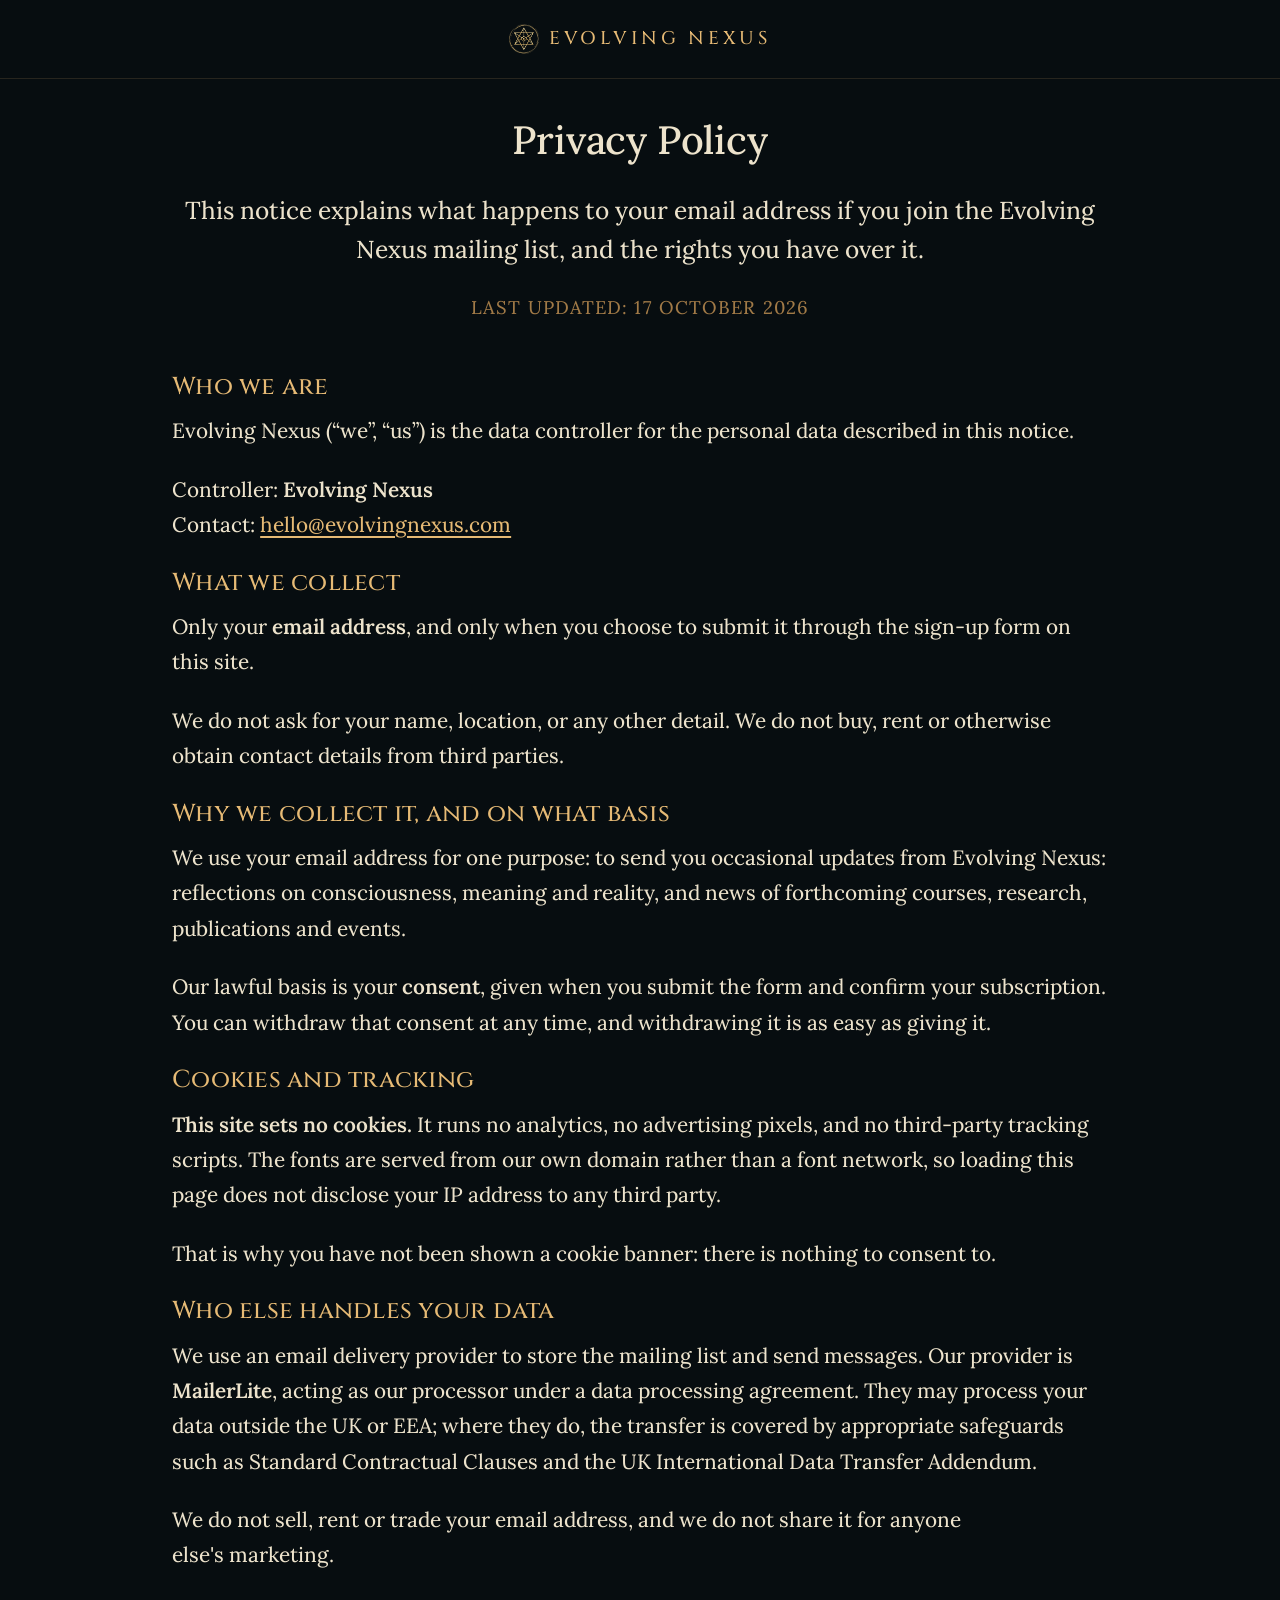
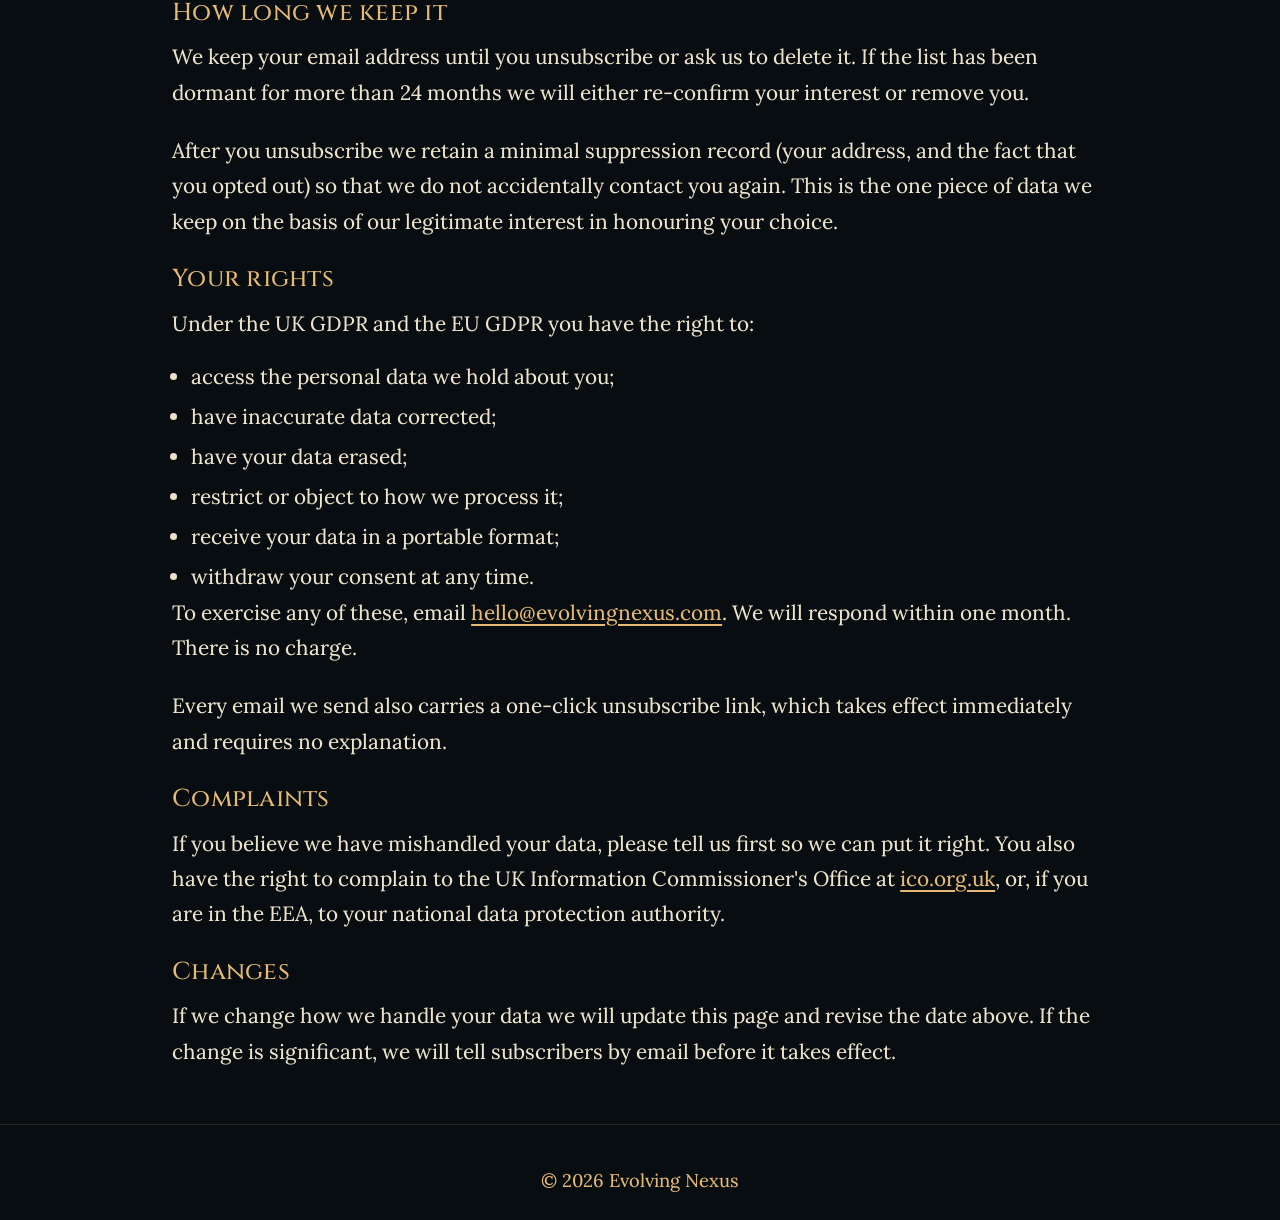
==== privacy.html @ fd1e767c "Bigger wider hero paragraphs, FAQ answers under 300 characters, shorter page without cutting copy" ====
<!DOCTYPE html>
<html lang="en-US">
<head>
<meta charset="utf-8">
<meta name="viewport" content="width=device-width, initial-scale=1, viewport-fit=cover">

<title>Privacy Policy | Evolving Nexus</title>
<meta name="description" content="How Evolving Nexus collects, uses and protects the personal data of mailing-list subscribers.">
<link rel="canonical" href="https://rvaov.github.io/evolving-nexus-preview/privacy.html">
<meta name="robots" content="noindex, nofollow, noarchive, nosnippet">
<meta name="theme-color" content="#070D10">
<meta name="color-scheme" content="dark">

<meta property="og:type" content="article">
<meta property="og:site_name" content="Evolving Nexus">
<meta property="og:title" content="Privacy Policy | Evolving Nexus">
<meta property="og:description" content="How Evolving Nexus collects, uses and protects the personal data of mailing-list subscribers.">
<meta property="og:url" content="https://rvaov.github.io/evolving-nexus-preview/privacy.html">
<meta property="og:image" content="https://rvaov.github.io/evolving-nexus-preview/assets/img/og-cover.jpg">

<link rel="icon" href="assets/img/favicon.ico" sizes="32x32">
<link rel="icon" href="assets/img/favicon.svg" type="image/svg+xml">
<link rel="apple-touch-icon" href="assets/img/apple-touch-icon.png">

<link rel="preload" href="assets/fonts/inter-latin-var.woff2" as="font" type="font/woff2" crossorigin>
<link rel="preload" href="assets/fonts/cinzel-latin-var.woff2" as="font" type="font/woff2" crossorigin>
<link rel="stylesheet" href="assets/css/styles.css?v=f257e698">

<!--
  ============================================================================
  DRAFT. NOT LEGAL ADVICE.
  This is a structurally complete, good-faith UK GDPR / PECR privacy notice for
  a single-purpose mailing list that sets no cookies and runs no analytics. It
  reflects what the page actually does, which is the hard part. It still needs
  the client's solicitor to confirm it, and these values filled in:

    [[SET]] Controller legal name and trading status
    [[SET]] Registered or correspondence address  (required by PECR for marketing)
    [[SET]] Contact email
    [[SET]] Confirm the email processor is MailerLite, and its current
            transfer safeguard (SCCs / UK Addendum / Data Privacy Framework)
    [[SET]] "Last updated" date at launch

  If analytics, embedded video, or any third-party script is added later, this
  notice must be revised and a consent banner will likely become necessary.
  ============================================================================
-->
</head>

<body class="doc">

<a class="skip-link" href="#main">Skip to content</a>

<header class="masthead">
  <div class="masthead__inner">
    <a class="lockup" href="index.html" aria-label="Evolving Nexus, home">
      <picture>
        <source srcset="assets/img/emblem-nexus.webp" type="image/webp">
        <img class="lockup__mark" src="assets/img/emblem-nexus.png"
             width="456" height="472" alt="" decoding="async">
      </picture>
      <span class="lockup__word">Evolving Nexus</span>
    </a>
  </div>
</header>

<main id="main">
  <section class="section">
    <div class="shell shell--prose">

      <div class="doc__head">
      <h1 class="h2">Privacy Policy</h1>
      <p class="lede">
        This notice explains what happens to your email address if you join the
        Evolving Nexus mailing list, and the rights you have over it.
      </p>
      <p class="doc__date">Last updated: 17 October 2026</p>
      </div>

      <h2 class="display">Who we are</h2>
      <p>
        Evolving Nexus (“we”, “us”) is the data controller for the personal data
        described in this notice.
      </p>
      <p>
        <!-- [[SET]] BEFORE LAUNCH: add the controller's legal name, trading
             status and a postal address on the line below. PECR requires a
             postal address on marketing material. It is left out rather than
             shown as a placeholder because a placeholder rendered to visitors
             is worse than a line that is briefly missing. -->
        Controller: <strong>Evolving Nexus</strong><br>
        Contact: <a href="mailto:hello@evolvingnexus.com">hello@evolvingnexus.com</a>
      </p>

      <h2 class="display">What we collect</h2>
      <p>
        Only your <strong>email address</strong>, and only when you choose to
        submit it through the sign-up form on this site.
      </p>
      <p>
        We do not ask for your name, location, or any other detail. We do not
        buy, rent or otherwise obtain contact details from third parties.
      </p>

      <h2 class="display">Why we collect it, and on what basis</h2>
      <p>
        We use your email address for one purpose: to send you occasional
        updates from Evolving Nexus: reflections on consciousness, meaning and
        reality, and news of forthcoming courses, research, publications and
        events.
      </p>
      <p>
        Our lawful basis is your <strong>consent</strong>, given when you submit
        the form and confirm your subscription. You can withdraw that consent at
        any time, and withdrawing it is as easy as giving it.
      </p>

      <h2 class="display">Cookies and tracking</h2>
      <p>
        <strong>This site sets no cookies.</strong> It runs no analytics, no
        advertising pixels, and no third-party tracking scripts. The fonts are
        served from our own domain rather than a font network, so loading this
        page does not disclose your IP address to any third party.
      </p>
      <p>
        That is why you have not been shown a cookie banner: there is nothing to
        consent to.
      </p>

      <h2 class="display">Who else handles your data</h2>
      <p>
        We use an email delivery provider to store the mailing list and send
        messages. <!-- [[SET]] confirm processor -->
        Our provider is <strong>MailerLite</strong>, acting as our processor
        under a data processing agreement. They may process your data outside
        the UK or EEA; where they do, the transfer is covered by appropriate
        safeguards such as Standard Contractual Clauses and the UK
        International Data Transfer Addendum.
      </p>
      <p>
        We do not sell, rent or trade your email address, and we do not share it
        for anyone else's marketing.
      </p>

      <h2 class="display">How long we keep it</h2>
      <p>
        We keep your email address until you unsubscribe or ask us to delete it.
        If the list has been dormant for more than 24 months we will either
        re-confirm your interest or remove you.
      </p>
      <p>
        After you unsubscribe we retain a minimal suppression record (your
        address, and the fact that you opted out) so that we do not
        accidentally contact you again. This is the one piece of data we keep on
        the basis of our legitimate interest in honouring your choice.
      </p>

      <h2 class="display">Your rights</h2>
      <p>Under the UK GDPR and the EU GDPR you have the right to:</p>
      <ul>
        <li>access the personal data we hold about you;</li>
        <li>have inaccurate data corrected;</li>
        <li>have your data erased;</li>
        <li>restrict or object to how we process it;</li>
        <li>receive your data in a portable format;</li>
        <li>withdraw your consent at any time.</li>
      </ul>
      <p>
        To exercise any of these, email
        <a href="mailto:hello@evolvingnexus.com">hello@evolvingnexus.com</a>.
        We will respond within one month. There is no charge.
      </p>
      <p>
        Every email we send also carries a one-click unsubscribe link, which
        takes effect immediately and requires no explanation.
      </p>

      <h2 class="display">Complaints</h2>
      <p>
        If you believe we have mishandled your data, please tell us first so we
        can put it right. You also have the right to complain to the UK
        Information Commissioner's Office at
        <a href="https://ico.org.uk/make-a-complaint/" rel="noopener">ico.org.uk</a>,
        or, if you are in the EEA, to your national data protection authority.
      </p>

      <h2 class="display">Changes</h2>
      <p>
        If we change how we handle your data we will update this page and revise
        the date above. If the change is significant, we will tell subscribers by
        email before it takes effect.
      </p>


    </div>
  </section>
</main>

<footer class="footer">
  <div class="shell">
    <p class="footer__legal">&copy; 2026 Evolving Nexus</p>
  </div>
</footer>

</body>
</html>
---- assets/css/styles.css ----
@charset "UTF-8";
/* ===========================================================================
   EVOLVING NEXUS
   ---------------------------------------------------------------------------
   The client's own visual identity, restored, on the conversion structure from
   their playbook.

   Several rebuilds went wrong by treating their design as the problem. It was
   not. Measured against their own ground, ember gold reads 10.84:1 and
   parchment 15.33:1; both are excellent. Exactly one value failed: bronze at
   3.95:1 wherever it carried small text. One colour was broken, and a whole
   palette got thrown away to fix it.

   So this keeps all of it. Cinzel for display, Lora for text, gold on deep
   indigo, the diamond rules, the double-hairline frames, and the sage and plum
   card tints from the original palette. What changes is the engineering
   underneath and the order of the page.

     01 Fonts  02 Tokens  03 Reset  04 Type
     05 Layout  06 Components  07 Motion  08 Print
   =========================================================================== */

/* ── 01 Fonts ───────────────────────────────────────────────────────────────
   Self-hosted Latin subsets: no render-blocking third-party request, and no
   visitor IP disclosed to a font CDN, which matters on a page that makes an
   explicit privacy promise to a UK/EU audience. */

@font-face {
  font-family: 'Cinzel';
  font-style: normal; font-weight: 400 600; font-display: swap;
  src: url('../fonts/cinzel-latin-var.woff2') format('woff2');
}
@font-face {
  font-family: 'Lora';
  font-style: normal; font-weight: 400 600; font-display: swap;
  src: url('../fonts/lora-latin-var.woff2') format('woff2');
}
@font-face {
  font-family: 'Lora';
  font-style: italic; font-weight: 400 500; font-display: swap;
  src: url('../fonts/lora-italic-latin-var.woff2') format('woff2');
}

/* ── 02 Tokens ──────────────────────────────────────────────────────────── */

:root {
  color-scheme: dark;

  /* The Evolving Nexus palette, carried over. */
  --void:         #070D10;
  --deep-current: #101C2C;   /* the deep indigo from the original palette */
  --panel:        #12181C;
  --ember-gold:   #E6BA75;   /* 10.84:1 */
  --parchment:    #EDE3CC;   /* 15.33:1 */
  --sage:         #3E5240;
  --plum:         #4A2C40;

  /* Two corrections, both minimal, both arithmetic rather than taste.
     Bronze was 3.95:1 on the void wherever it carried small text, which was
     everywhere: labels, roles, attributions. This holds the original hue
     (33.8 degrees) and saturation (0.39) exactly and lifts only lightness
     until it clears AA on both surfaces. Fog gets the same treatment. */
  --bronze:    #A17A47;      /* was #8C6A3E, 3.95:1 */
  --fog:       #B3ABA0;      /* was #9B958A, 6.57:1 */

  --hairline:       rgba(230, 186, 117, 0.34);
  --hairline-faint: rgba(230, 186, 117, 0.14);

  --font-display: 'Cinzel', 'Trajan Pro', Georgia, serif;
  --font-text:    'Lora', Georgia, 'Times New Roman', serif;

  /* Light text on a dark ground reads smaller than it measures, so the scale
     sits a step above a light-theme equivalent.

     Every value interpolates between a 360px floor and a 1920px ceiling. The
     previous scale topped out near 1600px and capped body copy at 15.7px, so a
     2560px display got the same type as a laptop in a far wider frame, which is
     what made a large screen feel under-set. Body now reaches 21.6px and the
     smallest supporting size 18.4px. */
  --step--1: clamp(1.06rem, 1.011rem + 0.19vw, 1.15rem);
  --step-0:  clamp(1.18rem, 1.131rem + 0.21vw, 1.35rem);
  --step-1:  clamp(1.22rem, 1.096rem + 0.545vw, 1.75rem);
  --step-2:  clamp(1.55rem, 1.193rem + 1.59vw,  3.1rem);
  --step-3:  clamp(1.85rem, 1.308rem + 2.41vw,  3.9rem);

  --space-2xs: 0.4rem;
  --space-xs:  0.7rem;
  --space-s:   1.1rem;
  --space-m:   1.75rem;
  --space-l:   2.75rem;
  --space-xl:  clamp(3.5rem, 2.8rem + 3.5vw, 6rem);
  --space-2xl: clamp(5rem, 3.5rem + 6vw, 8.5rem);

  --shell:  72rem;
  --gutter: clamp(1.4rem, 1rem + 2.2vw, 3rem);
  /* A notch in landscape takes a bite out of the sides too. */
  /* Light travelling through display type. The sage and plum card tints are
     2.31:1 and 1.61:1 against this ground and cannot carry text; these are the
     same two hues lifted until every stop clears 9:1. */
  /* Hero rhythm. Scales with the viewport the way the headline does, so the
     gaps between the emblem, the words and the field hold their proportion
     instead of freezing at a laptop's values. */
  --hero-gap: clamp(1.1rem, max(2vw, 2.2svh), 3.4rem);

  --sheen: linear-gradient(100deg,
    var(--ember-gold) 0%, #F2DCAE 17%, #C2D6BC 33%, #F2DCAE 50%,
    #DCC2D6 67%, #F2DCAE 83%, var(--ember-gold) 100%);
  --edge-l: env(safe-area-inset-left, 0px);
  --edge-r: env(safe-area-inset-right, 0px);

  --ease: cubic-bezier(0.22, 0.61, 0.36, 1);
}

/* ── 03 Reset ───────────────────────────────────────────────────────────── */

*, *::before, *::after { box-sizing: border-box; }
body, h1, h2, h3, h4, p, figure, blockquote, ul, ol, dl, dd, figcaption { margin: 0; }
ul[role='list'], ol[role='list'] { list-style: none; padding: 0; }

html {
  -webkit-text-size-adjust: 100%;
  scroll-behavior: smooth;
  scroll-padding-top: var(--nav-h, 4.6rem);
}

body {
  /* Flat, as theirs is. A vertical wash was tried and it reads as a stock
     dark-theme gradient; plain black is richer and more expensive-looking.
     The indigo survives where it earns its place: the closing band. */
  background: var(--void);
  color: var(--parchment);
  font-family: var(--font-text);
  font-size: var(--step-0);
  font-weight: 440;
  line-height: 1.7;
  font-kerning: normal;
  font-variant-ligatures: common-ligatures contextual;
  /* Greyscale: ClearType fringes glyph edges red and cyan, and against a dark
     ground those fringes read as blurring. */
  -webkit-font-smoothing: antialiased;
  -moz-osx-font-smoothing: grayscale;
  overflow-wrap: break-word;
  text-align: center;
}

img, picture, svg { display: block; max-width: 100%; height: auto; }
a { color: var(--ember-gold); text-underline-offset: 0.18em; }

::selection { background: var(--ember-gold); color: var(--void); }
:focus-visible { outline: 2px solid var(--ember-gold); outline-offset: 3px; }
:focus:not(:focus-visible) { outline: none; }

.visually-hidden:not(:focus):not(:active) {
  position: absolute; width: 1px; height: 1px;
  margin: -1px; padding: 0; border: 0;
  overflow: hidden; clip-path: inset(50%); white-space: nowrap;
}

.skip-link {
  position: absolute; top: 0; left: 50%;
  transform: translate(-50%, -150%);
  z-index: 100; padding: 0.8rem 1.3rem;
  background: var(--ember-gold); color: var(--void);
  font-family: var(--font-display); font-size: var(--step--1);
  font-weight: 600; letter-spacing: 0.1em; text-transform: uppercase;
  text-decoration: none;
  transition: transform 180ms var(--ease);
}
.skip-link:focus { transform: translate(-50%, 0); }

/* ── 04 Type ────────────────────────────────────────────────────────────── */

h1, h2, h3, h4 {
  font-family: var(--font-display);
  font-weight: 500;
  line-height: 1.28;
  letter-spacing: 0.01em;
  color: var(--ember-gold);
  text-wrap: balance;
}
p { text-wrap: pretty; }

.eyebrow {
  margin: 0 auto var(--space-s);
  font-family: var(--font-display);
  font-size: var(--step--1);
  font-weight: 500;
  letter-spacing: 0.26em;
  text-indent: 0.26em;        /* re-centre: tracking adds space after the last letter */
  text-transform: uppercase;
  color: var(--bronze);
}
/* Wide tracking is what gives these labels their character and also what makes
   them wrap. Two steps down, because at 0.16em the hero label still orphaned
   "REALITY" onto a line of its own on a 320px screen. */
@media (max-width: 30rem) { .eyebrow { letter-spacing: 0.16em; text-indent: 0.16em; } }
/* Below this it cannot fit on one line at any tracking worth having: the label
   is 32 characters and the column is 275px. So let it wrap, but balance the
   two lines rather than leaving "REALITY" alone on the second. */
@media (max-width: 23rem) {
  .eyebrow {
    letter-spacing: 0.1em; text-indent: 0.1em;
    font-size: 0.82rem; line-height: 1.7;
    text-wrap: balance;
  }
}

/* THE TWO FACES, and the rule for which goes where.
   Cinzel has no true lowercase: every word arrives as capitals or small caps.
   That is right for a mark and wrong for a sentence. So Cinzel carries the
   brand moments, where the words are few and the job is recognition: the
   wordmark, the hero headline, section labels, card titles, names. Lora
   carries everything meant to be read: section headings, body, quotes.

   This was accidental before. .h2 is a class on a <p>, so it never matched the
   h1-h4 rule and fell through to the body face, which happened to be right.
   It is now deliberate and stated. */
.h2 {
  max-width: 40ch; margin-inline: auto;
  font-family: var(--font-text);
  font-size: var(--step-2);
  font-weight: 500;
  line-height: 1.34;
  letter-spacing: -0.005em;
  color: var(--parchment);
}

.lede {
  margin: var(--space-m) auto 0;
  font-size: var(--step-1);
  line-height: 1.6;
  color: var(--parchment);
}

/* ── 05 Layout ──────────────────────────────────────────────────────────── */

.shell {
  width: 100%;
  max-width: var(--shell);
  margin-inline: auto;
  padding-inline: calc(var(--gutter) + var(--edge-l)) calc(var(--gutter) + var(--edge-r));
}
.shell--narrow { max-width: 52rem; }

/* Generous and equal. With the dividers gone the padding carries the rhythm,
   so it has to be unmistakable rather than merely present. */
.section { padding-block: var(--space-2xl); }

/* The alternating band. This was the missing piece: the class sat on the markup
   and nothing defined it, so every section rendered on the same flat ground and
   the page had no rhythm at all. Panel over void is a small luminance step,
   enough to read as a change of register without becoming a stripe. */
.section--tint {
  background: var(--panel);
  border-block: 1px solid var(--hairline-faint);
}

/* Their diamond, kept but given a job. It opened as a separator between every
   section, which on a page whose sections already alternate between plain and
   tinted was marking a boundary the background had already marked. As an
   opening mark it punctuates: a small gold point that says a new idea starts
   here, which is what the motif is for. */
.mark {
  margin: 0 auto var(--space-m);
  color: var(--bronze);
  font-size: 0.6rem;
  line-height: 1;
}

/* ── 06 Components ──────────────────────────────────────────────────────── */

/* -- Nav: sticky, one action, nothing else to weigh up ------------------- */
/* Hidden over the opening and revealed on scroll. Theirs begins with nothing
   but the emblem, and a commercial header at the top of the first screen
   breaks that immediately. The action is still never more than a scroll away. */
.nav {
  position: fixed; top: 0; inset-inline: 0; z-index: 50;
  /* Opaque, not translucent. At 0.92 with a blur behind it, gold headings
     scrolling underneath stayed legible through the bar and collided with the
     wordmark. A dark bar on a dark page reads as light either way, so there is
     nothing to gain from the transparency and a real legibility bug to lose. */
  background: var(--void);
  border-bottom: 1px solid var(--hairline-faint);
  padding-top: env(safe-area-inset-top, 0px);
  transform: translateY(-100%); opacity: 0; visibility: hidden;
  transition: transform 320ms var(--ease), opacity 320ms var(--ease), visibility 320ms;
}
.nav.is-visible { transform: none; opacity: 1; visibility: visible; }
/* Beats .is-visible deliberately: while a field has focus the bar must stay
   out of the way whatever the scroll position says, because the browser's
   scroll-to-the-field is what revealed it in the first place. */
.nav.is-visible.is-typing, .nav.is-typing {
  transform: translateY(-100%); opacity: 0; visibility: hidden;
}

.no-js .nav { position: sticky; transform: none; opacity: 1; visibility: visible; }
.nav__inner {
  display: flex; align-items: center; justify-content: space-between;
  gap: var(--space-s);
  max-width: var(--shell); margin-inline: auto;
  padding: 0.7rem var(--gutter);
}
.lockup { display: inline-flex; align-items: center; gap: 0.65rem; text-decoration: none; color: var(--ember-gold); }
.lockup__mark { width: auto; height: 1.9rem; }
.lockup__word {
  font-family: var(--font-display); font-size: var(--step--1);
  font-weight: 500; letter-spacing: 0.2em; text-transform: uppercase; white-space: nowrap;
}
@media (max-width: 26rem) { .lockup__word { display: none; } }

/* -- Button. The playbook wants a contrasting colour that pops; on this
      ground their gold is both the brand and the brightest thing available. - */
.btn {
  display: inline-block;
  padding: 0.9rem 1.9rem;
  border: 1px solid var(--ember-gold);
  background: var(--ember-gold); color: var(--void);
  font-family: var(--font-display);
  font-size: var(--step--1); font-weight: 600;
  letter-spacing: 0.12em; text-transform: uppercase;
  text-decoration: none; text-align: center; cursor: pointer;
  min-height: 3.25rem;
  transition: background-color 180ms var(--ease), color 180ms var(--ease);
}
.btn:disabled { opacity: 0.55; cursor: progress; }
/* Press feedback for touch: :active releases on finger-up, :hover does not. */
.btn:active:not(:disabled) { transform: translateY(1px); filter: brightness(0.92); }
.btn--sm { padding: 0.5rem 1.1rem; min-height: 0; }

/* Outlined, as theirs is. A filled gold button is what the playbook asks for,
   and it is right for a plumber being called at 2am; on a contemplative brand
   it shouts. The solid treatment is kept for the closing call, where asking
   plainly is the whole point. */
.btn--ghost { background: transparent; color: var(--ember-gold); }
.btn--ghost:active:not(:disabled) { transform: translateY(1px); }

/* -- Hero ---------------------------------------------------------------- */
/* Budgeted so the button clears the fold: the playbook gives three seconds,
   and a call to action below the fold does not exist. */
/* The nav is hidden over the opening, so there is no header to clear and the
   top padding was pure dead space above the emblem. Enough to let it breathe,
   not enough to push the field down the screen. */
/* The hero owns exactly one screen. Without a min-height it was only as tall
   as its contents, so on anything roomy the credentials strip below showed
   through: 589px of it at 2560x1440, 231px on a Pro Max. svh rather than vh or
   dvh deliberately. vh is the height with mobile browser chrome hidden, so it
   overflows while the chrome is still showing; dvh changes as the chrome hides
   and resizes the hero under the reader. svh is the small viewport, the one
   that is always available, which is what "fits without scrolling" means.
   Content is centred, and if it ever exceeds the screen the box grows rather
   than clipping at both ends. */
.hero {
  min-height: 100vh;
  min-height: 100svh;
  display: flex;
  flex-direction: column;
  justify-content: flex-start;
  /* viewport-fit=cover runs the layout viewport under the notch and the status
     bar so the background reaches the screen edges. Without these insets the
     content goes under there too, and on a fresh load, where the page sits at
     its topmost position, that takes the emblem with it. No emulator reports
     real insets, which is why this never showed up in testing. */
  padding-block: calc(var(--space-l) + env(safe-area-inset-top, 0px))
                 calc(var(--space-xl) + env(safe-area-inset-bottom, 0px));
}
.hero__mark {
  width: clamp(5.5rem, max(4rem + 5vw, 11svh), 10.5rem);
  height: auto; margin: 0 auto calc(var(--hero-gap) * 1.25);
}
.hero__title {
  /* Its own curve rather than --step-3: the headline is the one thing whose
     height is bought back from the fold. */
  margin-inline: auto;
  font-size: clamp(2rem, max(1.12rem + 1.9vw, 4.6svh), 4rem);
  text-transform: uppercase;
  letter-spacing: 0.07em;
  line-height: 1.38;
}
/* A slow diagonal drift behind the opening.

   Built from the palette the brand already owns: void, the deep indigo, and
   the faintest breath of the sage and plum card tints. Everything stays dark
   on purpose. The brightest point the text ever sits on is measured, not
   assumed, and the headline keeps better than 9:1 at every frame of the
   animation.

   On a pseudo-element rather than the section so the drift cannot inherit
   into the content, and isolated so it composites on its own layer. Painting
   only background-position keeps it off the main thread. */
.hero { position: relative; isolation: isolate; }
.hero > * { position: relative; z-index: 1; }
.hero::before {
  content: '';
  position: absolute;
  inset: 0;
  z-index: 0;
  background:
    radial-gradient(58% 44% at 50% 26%, rgba(230, 186, 117, 0.07), transparent 72%),
    linear-gradient(128deg,
      #070D10 0%, #0C1420 22%, #101C2C 40%,
      #0E1622 56%, #141024 74%, #0A1118 88%, #070D10 100%);
  background-size: 100% 100%, 320% 320%;
  background-position: 50% 0%, 0% 50%;
  animation: hero-drift 38s ease-in-out infinite;
  pointer-events: none;
}

/* Thirty-eight seconds: slow enough to read as light changing in a room
   rather than as motion asking to be watched. */
@keyframes hero-drift {
  0%, 100% { background-position: 50% 0%, 0% 50%; }
  50%      { background-position: 50% 0%, 100% 50%; }
}

@media (prefers-reduced-motion: reduce) {
  .hero::before { animation: none; background-position: 50% 0%, 42% 50%; }
}

@media (forced-colors: active) {
  .hero::before { display: none; }
}

/* The headline, with light moving through it.

   The sage and plum from the card tints are 2.31:1 and 1.61:1 against this
   ground, so they are unusable as text. These are the same two hues lifted
   until they clear 9:1, which keeps the colour idea and keeps the words
   readable: every stop in the gradient sits between 9.17:1 and 14.55:1.

   Layered so it can only ever improve on a solid colour. The base rule paints
   plain gold, which is what runs if background-clip is unsupported, if the
   user asks for more contrast, or in forced-colours mode. The gradient is
   added on top of that, never instead of it. */
.hero__title { color: var(--ember-gold); font-weight: 600; }

@supports ((background-clip: text) or (-webkit-background-clip: text)) {
  @media (prefers-contrast: no-preference) {
    .hero__title {
      background-image: var(--sheen);
      background-size: 280% 100%;
      background-position: 0% 50%;
      -webkit-background-clip: text;
      background-clip: text;
      color: transparent;
      animation: hero-sheen 16s ease-in-out infinite;
    }
  }
}

/* Slow on purpose. A sixteen second round trip reads as the light shifting
   rather than as something demanding attention. */
@keyframes hero-sheen {
  0%, 100% { background-position: 0% 50%; }
  50%      { background-position: 100% 50%; }
}

@media (prefers-reduced-motion: reduce) {
  .hero__title { animation: none; background-position: 30% 50%; }
}

/* Windows high contrast replaces author colours; a transparent fill would
   leave nothing on screen. */
@media (forced-colors: active) {
  .hero__title { background-image: none; color: CanvasText; forced-color-adjust: none; }
}

.hero__sub {
  margin: var(--hero-gap) auto 0;
  font-size: clamp(1.08rem, max(0.95rem + 0.5vw, 1.7svh), 1.85rem);
  line-height: 1.6;
  color: var(--parchment);
}
.hero__sub strong { font-weight: 600; }
.hero__cta { margin-top: var(--hero-gap); }

/* The photograph, framed the way their cards are framed. */
/* The photograph, framed the way their cards are framed, with the people it
   belongs to rather than in the opening. */
.portrait {
  max-width: 40rem; margin: var(--space-l) auto 0;
  padding: 6px;
  border: 1px solid var(--hairline);
  background: var(--panel);
}
.portrait img { width: 100%; }
.portrait figcaption {
  padding-top: var(--space-xs);
  font-size: var(--step--1); color: var(--fog);
}

/* The hero emblem as a link. Inline-block so the anchor wraps the image
   exactly and does not pick up a full-width hit area. */
/* The two hero spacings that are not on the element's own rule. These were
   declared at the bottom of the file, after every media query, so they
   silently beat all of them: the phone block set its own capture gap and
   never got it, and the sign-up sat at 1.15x the gap above it on every
   screen no matter what the breakpoints asked for. Base rules belong above
   the overrides. */
.hero .eyebrow { margin-bottom: calc(var(--hero-gap) * 0.55); }
.hero .capture { margin-top: calc(var(--hero-gap) * 1.15); }

/* Short viewports. A 1366x768 laptop is as tight as a phone vertically, and
   the headline is where the height comes from. */
@media (max-height: 50rem) {
  .hero {
    padding-block: calc(var(--space-m) + env(safe-area-inset-top, 0px))
                   calc(var(--space-l) + env(safe-area-inset-bottom, 0px));
  }
  .hero__mark { width: clamp(4rem, max(3rem + 5vw, 15svh), 9rem); margin-bottom: var(--space-s); }
  .hero__title { font-size: clamp(1.85rem, max(1.15rem + 2.2vw, 5svh), 3.4rem); }
  .hero__sub { margin-top: var(--space-s); font-size: var(--step-0); line-height: 1.45; }
  .hero .capture { margin-top: var(--space-s); }
}

/* Phones. Here height is the scarce dimension and the opening should fill the
   screen, so everything sizes off min(vw, svh): width governs a narrow screen,
   height governs a short one, whichever is scarcer wins. Declared after the
   height rules so it wins on a phone that matches both. */
@media (max-width: 48rem) {
  .hero {
    --hero-eyebrow: clamp(0.88rem, min(4vw, 2.3svh), 1.2rem);
padding-block: calc(clamp(0.7rem, 3svh, 4rem) + env(safe-area-inset-top, 0px))
                   calc(clamp(0.9rem, 3.6svh, 5rem) + env(safe-area-inset-bottom, 0px));
  }
  /* All of these came down when the second opening sentence was added. On a
     320px screen that sentence alone runs to seven lines, and the opening
     still has to put the field on the first screen. */
  .hero__mark {
    width: clamp(2.4rem, min(19vw, 9svh), 8rem);
    margin-bottom: clamp(0.4rem, 1.5svh, 1.6rem);
  }
  .hero__title { font-size: clamp(1.25rem, min(6.4vw, 3.9svh), 3.4rem); }
  .hero__sub {
    margin-top: clamp(0.5rem, 1.8svh, 1.8rem);
    font-size: clamp(0.95rem, min(4.4vw, 2.3svh), 1.7rem);
  }
  .hero .capture { margin-top: clamp(0.6rem, 2.2svh, 2rem); }
  .hero .eyebrow {
    font-size: var(--hero-eyebrow);
    letter-spacing: clamp(0.04em, 1.4vw - 0.3rem, 0.26em);
    margin-bottom: clamp(0.4rem, 1.6svh, 1.4rem);
  }
}
@media (max-width: 48rem) and (max-height: 40rem) {
  .hero__title { line-height: 1.16; }
  .hero__sub { line-height: 1.35; }
}

/* The opening is the one anchor with no bar above it: the nav is hidden until
   the hero is behind you. Cancelling the page's scroll offset here means
   #home, and a reload on #home, land on the true top of the page. */
#home { scroll-margin-top: calc(var(--nav-h, 4.6rem) * -1); }

/* Centres the opening when there is room and collapses to the top when there
   is not, which justify-content:center cannot do: it overflows both ends. */
.hero > .shell { margin-block: auto; width: 100%; }

/* The opening, on everything that is not a phone.

   Two faults were being fixed at once here and they pull against each other.
   The headline was sitting in a narrow column with large empty margins either
   side, and on a short screen the sign-up field was pushed off the bottom.

   The sizing is the cause of the second one. Every measurement above used
   max(vw, svh), which takes the LARGER of the two, so on a wide screen that is
   not tall (an ultrawide, or any maximised window once the browser chrome is
   taken off) the width term won and the height was ignored. Everything in the
   hero inflated at once and the field went under the fold. min() is the honest
   form: whichever dimension is scarcer governs. That is what the phone block
   below has always done, which is why the phone was never the one that broke.

   The first fault is the width term. The text is a fixed 67 characters, so a
   larger headline means MORE lines, not fewer, and filling the height by
   raising the size alone just stacks up another row of capitals. 5.75vw is
   roughly the shell width over sixteen, which is the size at which this
   sentence breaks three ways on a normal desktop and uses close to all of the
   measure. Leftover height is then spent on the emblem and the gaps, which
   scale on svh, rather than on a fifth line.

   Verified against seventeen viewports including ultrawide, maximised-with-
   chrome and half-screen, which the earlier full-height 16:9 set had missed
   entirely. */
/* Everything here hangs off --hero-size. Each of these used to carry its own
   clamp, tuned separately, and they drifted: the headline-to-subheading ratio
   ran anywhere from 2.4 to 3.3 depending on the screen, the subheading fell to
   16.8px on a short laptop, and the eyebrow was frozen at 18.4px on every
   desktop so at 2560 it vanished under an 84px headline. One driver keeps the
   ratio at 3.0 everywhere and gives the subheading a floor it cannot go under.

   The gaps are a rhythm, not four similar numbers. The sign-up is a separate
   unit from the sentence above it and has to read that way, so it sits at
   1.8x the headline-to-subheading gap. It was 1.14x, which is why it looked
   stuck to the subheading.

   The opening runs close to the full width and only stops widening once the
   screen is wider than about 1700px, where a line of display type gets too
   long to track comfortably. Below that the cap never binds: 94vw is what is
   actually in force on a laptop, a half-screen window and a tablet. */
@media (min-width: 48.0625rem) {
  .hero {
    /* One scale. Every part of the opening is a multiple of it, so the
       composition is the same on a tablet and on a monitor and only its
       size changes. Before this each part had its own rule and the
       proportions drifted: the emblem ran between 2.7 and 6.3 times the
       headline depending on the screen, and the field between 6.8 and
       11.4, which is why the opening looked like a different design at
       every size. 6.6svh is the largest the scale can be while the whole
       hero still fits one screen at the tightest aspect ratio tested. */
    /* 7.4svh is the smallest scale that still breaks the headline three
       ways on a laptop. Below it the sentence falls to two lines and the
       opening loses its shape. The emblem ratio comes down to 3.2 to pay
       for it: at 760px of viewport there is not enough height for both a
       three line headline and a five times emblem, and the headline is
       the more important of the two. */
    --hero-size: clamp(2rem, min(4.7vw, 7.4svh), 5rem);
    /* 3.2 before the second opening sentence was added. That sentence is
       four times the length of the first and takes three lines, and the
       opening still has to fit one screen with the field above the fold,
       so the emblem pays for it. Every larger ratio tested puts the field
       under the fold on a laptop. */
    --mark-ratio: 2.2;
    --hero-gap:  calc(var(--hero-size) * 0.34);
  }
  /* The hero has to be one screen, and it was not. --space-l and --space-xl
     scale on width, so on a 1536x864 laptop they came out at 44 and 96, which
     with the content made the section 926px tall in an 864px viewport: 62px
     of padding hanging below the fold, and the emblem starved of the room it
     needed. Padding in a box that must fit the screen has to be measured in
     the screen, so these are svh. */
  .hero {
    padding-block: calc(clamp(1rem, 3.5svh, 3.5rem) + env(safe-area-inset-top, 0px))
                   calc(clamp(1.25rem, 4.5svh, 4.5rem) + env(safe-area-inset-bottom, 0px));
  }
  /* The measure is a multiple of the type, not a fixed rem value. Held at a
     constant width it stopped matching the headline: on a wide screen that
     is only 900px tall the height capped the type at 67px while the measure
     stayed 1805px, and the sentence fell into two lines. Tying the two
     together keeps the break at three everywhere. 21 is the middle of the
     range that holds: below 20 it starts taking a fourth line, above 22 a
     second. */
  .hero > .shell { max-width: min(94vw, calc(var(--hero-size) * 21)); }
  .hero__mark {
    width: clamp(4rem, min(16vw, 15svh), 13rem);
    margin-bottom: calc(var(--hero-gap) * 0.75);
  }
  .hero .eyebrow {
    font-size: clamp(1rem, calc(var(--hero-size) * 0.26), 1.7rem);
    margin-bottom: calc(var(--hero-gap) * 0.45);
  }
  .hero__title { max-width: none; font-size: var(--hero-size); }
  /* The second limit is what stops the subheading overrunning the headline.
     Its own size bottoms out at 1.2rem so it stays readable, but the headline
     keeps shrinking on a short screen, and at that point a fixed 54ch measure
     is wider than the headline above it. Tying the measure to the same scale
     means it always sits inside. On a normal screen 54ch is the smaller of
     the two and nothing changes. */
  .hero__sub {
    /* Wider than the headline's own ink, deliberately. The headline is set
       with text-wrap: balance, so it never fills its column; holding the
       paragraphs to that shorter width left a third of the measure empty
       and pushed this sentence onto a third line. */
    max-width: min(96ch, calc(var(--hero-size) * 23));
    margin-top: var(--hero-gap);
    font-size: clamp(1.2rem, calc(var(--hero-size) * 0.48), 3rem);
  }
  .hero .capture { margin-top: calc(var(--hero-gap) * 1.8); }

  /* The field scales with the rest of it. Left at the shared 34rem it was a
     544px control sitting under a 1385px headline, which read as an
     afterthought on a large screen. The 3rem floor is a touch target, not a
     look: it holds even where the proportional value would go under 44px. */
  /* Two guards against the button dropping below the field. The floor stops
     the proportional width collapsing: at 770px the scale gives 324px, while
     the field and button need 439px side by side, so the button wrapped.
     nowrap then makes the field absorb any remaining shortfall by shrinking,
     rather than the button breaking the line. Wrapping is a phone behaviour
     and this block never applies there. */
  /* A share of the measure it sits in, with a ceiling, not a fixed width.
     Held at 544px the field was 51% of a wide container and 77% of a narrow
     one, so on a small laptop it read as spanning the whole column and on a
     large one as normal. The ratio was drifting by 1.8x across the range,
     which is the breaking on some screens and not others. Both forms take
     the same rule so they cannot disagree. */
  .hero .capture__row { flex-wrap: nowrap; }
  .hero .capture__input,
  .hero .capture .btn {
    min-height: max(3rem, calc(var(--hero-size) * 0.85));
  }
  .hero .capture__input { font-size: clamp(1rem, calc(var(--hero-size) * 0.26), 1.6rem); }
  .hero .capture .btn { font-size: clamp(0.9rem, calc(var(--hero-size) * 0.2), 1.3rem); }
}

/* The emblem grows where there is room for it, which is a wide screen OR a
   tall one: a 1920x950 monitor and an 834x1112 tablet both qualify, for
   different reasons. It is held by three limits at once, the viewport width,
   the viewport height, and its own proportion to the headline, so it can
   never outgrow the type it sits above. Small and short at the same time gets
   the base size, because those viewports are already near the fold.

   The width floor on the second condition is load bearing, not tidiness. This
   rule reads --hero-size, which only exists above it. A tall phone matched on
   height alone, the variable resolved to nothing, that invalidates the whole
   width declaration, and the emblem fell back to the image's natural size and
   pushed the sign-up 83px off a 744x1133 screen. */
/* The emblem is a multiple of the scale like everything else. It used to
   carry its own ladder of height steps, which is what let it drift to six
   times the headline on one screen and under three on another. Four is the
   proportion the laptop sizes already sat near, so those barely move and
   every other screen comes into line with them.

   Scoped to the same breakpoint as --hero-size, and that is load bearing. Left
   at the top level it applied to phones too, where the variable does not
   exist; that invalidates the whole width declaration, the emblem falls back
   to the image's natural size, and the sign-up went 208px off a 320px
   screen. */
@media (min-width: 48.0625rem) {
  .hero__mark { width: calc(var(--hero-size) * var(--mark-ratio)); }
}

/* A browser window only 650px tall cannot carry the emblem at full
   proportion and still clear the fold. Rather than let that one case hold
   the scale down for every normal screen, the ratio drops just there. */
@media (min-width: 48.0625rem) and (max-height: 41rem) {
  .hero { --hero-size: clamp(2rem, min(4.7vw, 5.9svh), 5rem); --mark-ratio: 3.2; }
}

/* The same rhythm on a phone, but only where there is height to spend on it.
   A 320x568 screen has about two pixels of slack under the sign-up field, so
   it keeps the tighter gap rather than being pushed over the fold for the
   sake of consistency. */
@media (max-width: 48rem) and (min-height: 40rem) {
  .hero .capture { margin-top: clamp(1.1rem, 4svh, 3.4rem); }
}
.hero__home { display: inline-block; text-decoration: none; }
.hero__home:focus-visible { outline: 2px solid var(--ember-gold); outline-offset: 6px; }

/* -- Capture ------------------------------------------------------------- */
.capture { margin: var(--space-l) auto 0; }

.capture__row { display: flex; flex-wrap: wrap; gap: 0.5rem; justify-content: center;
               max-width: 34rem; margin-inline: auto; }
.capture__input {
  flex: 1 1 15rem; min-width: 0; min-height: 3.25rem;
  padding: 0.85rem 1rem;
  border: 1px solid var(--bronze);
  background: var(--void); color: var(--parchment);
  font-family: var(--font-text); font-size: max(1rem, var(--step-0));
  text-align: center;
  transition: border-color 180ms var(--ease);
}
.capture__input::placeholder { color: var(--fog); opacity: 1; }
.capture__input:focus { outline: none; border-color: var(--ember-gold); }
.capture__input[aria-invalid='true'] { border-color: #E08A6B; }
.capture__input:-webkit-autofill,
.capture__input:-webkit-autofill:hover,
.capture__input:-webkit-autofill:focus {
  -webkit-text-fill-color: var(--parchment);
  -webkit-box-shadow: 0 0 0 100px var(--void) inset;
  caret-color: var(--parchment);
}
.capture .btn { flex: 0 0 auto; }
@media (max-width: 34rem) { .capture__input, .capture .btn { flex: 1 1 100%; } }

/* Fine print, deliberately below the body scale. The 16px floor the rest of
   the page keeps is about reading comfort and about iOS not zooming a form
   field; neither applies to a static legal line nobody reads twice. */
.capture__note { margin: var(--space-s) auto 0; font-size: clamp(0.94rem, 0.9rem + 0.18vw, 1rem); line-height: 1.65; color: var(--fog); }
.capture__note a { color: var(--fog); }
.capture__status { max-width: 46ch; margin: var(--space-s) auto 0; font-size: var(--step--1); }
.capture__status.is-success { color: var(--ember-gold); }
.capture__status.is-error   { color: #E8A185; }
.capture__status.is-pending { color: var(--fog); }

.hp { position: absolute; left: -9999px; width: 1px; height: 1px; overflow: hidden; }

/* -- Trust bar ----------------------------------------------------------- */
/* "Specific numbers beat 'lots of great reviews'." Every figure is the
   client's own. Set in gold, which is what the eye goes to on this ground. */
.trust { background: var(--panel); border-block: 1px solid var(--hairline-faint); }
.trust__grid {
  display: grid; gap: var(--space-l) var(--space-m);
  grid-template-columns: repeat(2, minmax(0, 1fr));
  max-width: var(--shell); margin-inline: auto;
  padding: var(--space-xl) var(--gutter);
}
@media (min-width: 52rem) { .trust__grid { grid-template-columns: repeat(4, minmax(0, 1fr)); } }
.trust__num {
  display: block;
  font-family: var(--font-display);
  /* Their own scale, pushed harder at the top end. These are the quickest
     proof on the page and on a wide screen they were reading as captions. */
  font-size: clamp(2.6rem, 1.5rem + 4.2vw, 5.4rem);
  font-weight: 600;
  line-height: 1; color: var(--ember-gold);
}
.trust__label {
  display: block; max-width: 24ch; margin: var(--space-xs) auto 0;
  font-size: clamp(1.12rem, 1.05rem + 0.33vw, 1.3rem);
  line-height: 1.55; color: var(--fog);
}

/* -- Cards: their double hairline, kept ---------------------------------- */
.paths { display: grid; gap: var(--space-l); margin: var(--space-l) auto 0; }
@media (min-width: 52rem) { .paths { grid-template-columns: repeat(2, minmax(0, 1fr)); } }

.path {
  position: relative; min-width: 0;
  padding: var(--space-l) var(--space-m);
  border: 1px solid var(--hairline);
  background: var(--panel);
}
/* The inset second rule. It is the signature detail of the original design. */
.path::before {
  content: ''; position: absolute; inset: 6px;
  border: 1px solid var(--hairline-faint); pointer-events: none;
}
/* Both tints applied. Their own file defined .plum and never used it, so one
   card was tinted and the other was bare. */
.path--meaning { background: linear-gradient(160deg, rgba(74, 44, 64, 0.42), var(--panel) 82%); }
.path--reality { background: linear-gradient(160deg, rgba(62, 82, 64, 0.42), var(--panel) 82%); }

.path__mark { width: clamp(3.5rem, 2.8rem + 2.4vw, 4.5rem); height: auto; margin: 0 auto var(--space-s); }
.path__name { font-size: var(--step-1); text-transform: uppercase; letter-spacing: 0.05em; }
.path__q { margin-top: var(--space-2xs); font-size: var(--step-0); color: var(--fog); }

.courses { display: grid; gap: 0; margin-top: var(--space-m); }
.course { min-width: 0; padding-block: var(--space-m); border-top: 1px solid var(--hairline-faint); }
.course:first-child { border-top: 0; }
.course__name { font-size: var(--step-1); }
.course__desc { margin: var(--space-xs) auto 0; font-size: var(--step--1); color: var(--fog); }

/* -- How it works -------------------------------------------------------- */
.steps { display: grid; gap: var(--space-l); margin: var(--space-l) auto 0; }
@media (min-width: 52rem) { .steps { grid-template-columns: repeat(4, minmax(0, 1fr)); gap: var(--space-m); } }
.step { min-width: 0; padding-top: var(--space-s); border-top: 1px solid var(--hairline); }
.step__num {
  display: block; font-family: var(--font-display);
  font-size: var(--step--1); font-weight: 500;
  letter-spacing: 0.18em; text-transform: uppercase; color: var(--bronze);
}
.step__name { margin-top: var(--space-2xs); font-size: var(--step-1); }
.step__desc { margin-top: var(--space-xs); font-size: var(--step-0); line-height: 1.7; color: var(--fog); }

/* -- Who it is for ------------------------------------------------------- */
/* Two columns, each entry opening on its own line. The point of this list is
   that a reader finds themselves in it in about two seconds, and six
   full-width centred paragraphs with no separation is the worst possible
   shape for that: it reads as a wall and scans as nothing. Role first, in
   gold, so the eye can run down the openings alone. */
.who {
  display: grid;
  gap: 0 var(--space-xl);
  max-width: 58rem;
  margin: var(--space-l) auto 0;
  list-style: none; padding: 0;
  text-align: left;
}
@media (min-width: 52rem) { .who { grid-template-columns: repeat(2, minmax(0, 1fr)); } }

.who li {
  padding-block: var(--space-m);
  border-top: 1px solid var(--hairline-faint);
  font-size: var(--step-0);
  line-height: 1.7;
  color: var(--fog);
}
/* On two columns the first item of each column loses its rule, so the row
   reads as a row rather than one cell starting higher than its neighbour. */
@media (min-width: 52rem) {
  .who li:nth-child(-n + 2) { border-top: 0; padding-top: 0; }
}
@media (max-width: 51.99rem) {
  .who li:first-child { border-top: 0; padding-top: 0; }
}

.who strong {
  display: block;
  margin-bottom: var(--space-2xs);
  font-family: var(--font-display);
  font-size: var(--step-0);
  font-weight: 500;
  letter-spacing: 0.04em;
  color: var(--ember-gold);
}

/* -- Proof --------------------------------------------------------------- */
.endorse {
  position: relative; max-width: 58rem; margin: var(--space-l) auto 0;
  padding: var(--space-l) var(--gutter);
  border: 1px solid var(--hairline); background: var(--panel);
}
.endorse::before {
  content: ''; position: absolute; inset: 8px;
  border: 1px solid var(--hairline-faint); pointer-events: none;
}
/* Lora, not Cinzel. Cinzel is a titling face: it has no true lowercase, so it
   renders every word as capitals or small caps. That is right for a three-word
   heading and wrong for a four-line sentence, which was arriving as a wall of
   caps and taking real effort to read. The endorsement is the most persuasive
   sentence on the page and it has to be effortless. Set as a book sets a pull
   quote: the text face, a size above body, gold for emphasis. Roman rather
   than italic. A long italic passage is slower to read than the same words
   upright, and this is the most persuasive sentence on the page, so the size
   and the colour carry the emphasis instead. */
.endorse blockquote p {
  margin-inline: auto;
  font-family: var(--font-text);
  font-size: var(--step-1);
  line-height: 1.62;
  color: var(--ember-gold);
}
.endorse blockquote + blockquote { margin-top: var(--space-m); }
.endorse__by { display: block; margin-top: var(--space-l); padding-top: var(--space-m); border-top: 1px solid var(--hairline-faint); }
.endorse__name {
  display: block; font-family: var(--font-display); font-size: var(--step--1);
  font-weight: 500; letter-spacing: 0.16em; text-transform: uppercase; color: var(--bronze);
}
.endorse__role { display: block; margin-top: 0.15rem; color: var(--fog); }
.endorse__note { display: block; margin: var(--space-s) auto 0; font-size: var(--step-0); line-height: 1.7; color: var(--fog); }
.endorse__note cite { font-style: italic; }

.quotes { display: grid; gap: var(--space-l); margin: var(--space-l) auto 0; }
@media (min-width: 60rem) { .quotes { grid-template-columns: repeat(3, minmax(0, 1fr)); } }
/* Equal height, attributions on one line. The quotes are different lengths, so
   left to themselves each card ended where its text ended and the three names
   sat at three different heights. A column that pushes the attribution down is
   what makes a set of cards read as a set. */
.quotes > li {
  position: relative; min-width: 0;
  display: flex; flex-direction: column;
  padding: var(--space-l) var(--space-m);
  border: 1px solid var(--hairline); background: var(--panel);
}
.quotes > li > .quote { display: flex; flex-direction: column; flex: 1; }
.quotes > li .quote__by { margin-top: auto; }
/* Clearance the auto margin above cannot collapse. */
.quotes > li .quote blockquote { padding-bottom: var(--space-m); }
.quotes > li::before {
  content: ''; position: absolute; inset: 6px;
  border: 1px solid var(--hairline-faint); pointer-events: none;
}
/* A step up from body, not down. These are the words that do the persuading
   and they were set smaller than the paragraph above them. */
.quote blockquote p {
  margin-inline: auto;
  font-size: var(--step-0);
  line-height: 1.7;
}
.quote__by { display: block; margin-top: var(--space-m); padding-top: var(--space-s); border-top: 1px solid var(--hairline-faint); }
.quote__name { display: block; font-family: var(--font-display); font-size: var(--step--1); letter-spacing: 0.14em; text-transform: uppercase; color: var(--bronze); }
.quote__role { display: block; margin-top: 0.15rem; font-size: var(--step--1); color: var(--fog); }

/* The reach line under the testimonials. Quiet: it is a fact that supports the
   quotes above it, not a claim of its own. */
.quotes__note {
  margin: var(--space-l) auto 0;
  font-size: var(--step-0);
  color: var(--fog);
}

/* -- Founders ------------------------------------------------------------ */
.bios { display: grid; gap: var(--space-xl); margin: var(--space-l) auto 0; }
@media (min-width: 60rem) { .bios { grid-template-columns: repeat(2, minmax(0, 1fr)); } }
/* min-width:0 stops a long word forcing a track wider than its share. Grid
   children default to min-content, so without it a word like
   "TRANSFORMATIONAL" in the role line holds the column open at 414px inside a
   312px container and the whole page scrolls sideways on a phone. */
.bio { min-width: 0; }
.bio__name { font-size: var(--step-1); text-transform: uppercase; letter-spacing: 0.1em; }
.bio__role {
  margin: var(--space-2xs) auto var(--space-s);
  padding-bottom: var(--space-s); border-bottom: 1px solid var(--hairline-faint);
  font-family: var(--font-display); font-size: var(--step--1);
  letter-spacing: 0.12em; text-transform: uppercase; color: var(--bronze);
  text-wrap: balance;
}
.bio p:not(.bio__role) { margin-inline: auto; font-size: var(--step-0); line-height: 1.75; color: var(--parchment); }
.creds { margin: var(--space-m) auto 0; }
@media (max-width: 34rem) { .bio__role { letter-spacing: 0.07em; } }
@media (max-width: 24rem) { .bio__role { font-size: 0.8rem; letter-spacing: 0.04em; } }
/* 320px is the narrowest screen supported and the longer of the two roles
   runs 59 characters. Dropping the tracking is what holds it to two lines
   there without taking the type under 12px. */
@media (max-width: 21rem) { .bio__role { letter-spacing: 0.01em; } }
.creds > div { padding-block: var(--space-s); border-top: 1px solid var(--hairline-faint); }
.creds dt { font-family: var(--font-display); font-size: var(--step--1); letter-spacing: 0.14em; text-transform: uppercase; color: var(--bronze); }
.creds dd { margin: var(--space-2xs) 0 0; font-size: clamp(1.12rem, 1.07rem + 0.2vw, 1.22rem); line-height: 1.65; color: var(--parchment); }
.creds cite { font-style: italic; }

/* -- FAQ ----------------------------------------------------------------- */
.faq { max-width: 58rem; margin: var(--space-l) auto 0; text-align: left; }
.faq__item { border-bottom: 1px solid var(--hairline-faint); }
.faq__item:first-child { border-top: 1px solid var(--hairline-faint); }
.faq__item summary {
  display: flex; align-items: baseline; gap: 1rem;
  padding-block: var(--space-m);
  font-family: var(--font-display); font-size: var(--step-1);
  color: var(--ember-gold); cursor: pointer; list-style: none;
}
.faq__item summary::-webkit-details-marker { display: none; }
.faq__item summary::after { content: '+'; margin-left: auto; flex: none; font-family: var(--font-text); font-size: 1.2em; color: var(--fog); }
.faq__item[open] summary::after { content: '\2013'; }
.faq__item p { margin: 0 0 var(--space-m); font-size: var(--step-0); line-height: 1.7; color: var(--fog); }

/* -- Final call ---------------------------------------------------------- */
/* "Bold background colour. Make this section stand out." Their deep indigo
   does it without introducing a colour that is not theirs. */
.final {
  background: linear-gradient(170deg, var(--deep-current), #0A131E 70%);
  border-block: 1px solid var(--hairline);
}
.final__inner { max-width: var(--shell); margin-inline: auto; padding: var(--space-2xl) var(--gutter); }
.signature { display: block; margin-top: var(--space-l); }
.signature__names { display: block; font-family: var(--font-display); font-size: var(--step--1); letter-spacing: 0.1em; color: var(--parchment); }
.signature__role { display: block; margin-top: 0.15rem; font-size: var(--step--1); color: var(--fog); }

/* -- Footer -------------------------------------------------------------- */
.footer { padding-block: var(--space-l) calc(var(--space-l) + env(safe-area-inset-bottom, 0px)); border-top: 1px solid var(--hairline-faint); font-size: var(--step--1); line-height: 1.6; color: var(--fog); }
.footer__links { display: flex; flex-wrap: wrap; gap: var(--space-2xs) var(--space-m); justify-content: center; margin-top: 0; list-style: none; padding: 0; }
.footer__links a { color: var(--fog); text-decoration: none; }
.footer__legal { margin-top: var(--space-s); color: var(--ember-gold); }

/* The emblem closing the page. Small and dimmed: it is punctuation, not a
   second logo, and it should not compete with the sign-up band above it. */
.footer__mark {
  display: block;
  width: clamp(1.7rem, 3.4vw, 2.3rem);
  height: auto;
  margin: var(--space-m) auto 0;
  opacity: 0.55;
}
@media (max-width: 34rem) { .footer__mark { margin-top: var(--space-s); } }

/* -- Document pages ------------------------------------------------------ */
.doc { text-align: left; }
.doc .shell--prose { max-width: 64rem; margin-inline: auto; }
.doc .shell--prose > p + p { margin-top: var(--space-m); }
.doc .eyebrow, .doc .h2, .doc .lede, .doc .display { text-align: left; max-width: none; margin-inline: 0; text-indent: 0; }
.doc .display { margin-top: var(--space-l); margin-bottom: var(--space-xs); font-family: var(--font-display); font-size: var(--step-1); color: var(--ember-gold); }
.doc .lede { max-width: 62ch; margin-top: var(--space-s); font-style: normal; }
.doc ul { margin: var(--space-s) 0 0; padding-inline-start: 1.2rem; }
.doc li { margin-top: 0.3rem; }
.doc .footer, .doc .nav__inner { text-align: center; }

/* A document opens directly under its masthead; it does not need the band of
   air a landing-page section opens with. */
.doc main > .section { padding-top: var(--space-l); }

/* The privacy page masthead. It had no rules at all, which is why it sat
   jammed against the top edge with the wordmark and a "Back" link colliding.
   The emblem is the way back, so there is nothing else in it. */
.masthead {
  position: sticky; top: 0; z-index: 50;
  padding-block: calc(var(--space-m) + env(safe-area-inset-top, 0px)) var(--space-m);
  background: var(--void);
  border-bottom: 1px solid var(--hairline-faint);
}
.masthead__inner {
  display: flex; justify-content: center;
  max-width: var(--shell); margin-inline: auto; padding-inline: var(--gutter);
}

/* The page opening is centred, the way every section opening on the landing
   page is, then the body copy returns to the left for reading. */
.doc__head { padding-bottom: var(--space-m); text-align: center; }
.doc .doc__head .eyebrow,
.doc .doc__head .h2,
.doc .doc__head .lede { text-align: center; margin-inline: auto; }
.doc .doc__head .h2 { margin-top: var(--space-xs); }
.doc__date {
  margin-top: var(--space-m); font-size: var(--step--1);
  letter-spacing: 0.06em; text-transform: uppercase; color: var(--bronze);
}

/* ── 07 Motion ──────────────────────────────────────────────────────────── */

[data-animate] { opacity: 0; transition: opacity 650ms var(--ease); }
[data-animate].is-in { opacity: 1; }
.no-js [data-animate] { opacity: 1; }

@media (prefers-reduced-motion: reduce) {
  html { scroll-behavior: auto; }
  *, *::before, *::after {
    animation-duration: 0.01ms !important;
    animation-iteration-count: 1 !important;
    transition-duration: 0.01ms !important;
    scroll-behavior: auto !important;
  }
  [data-animate] { opacity: 1 !important; }
}

/* ── 08 Print ───────────────────────────────────────────────────────────── */

@media print {
  :root { --void:#fff; --panel:#fff; --parchment:#111; --fog:#444;
          --ember-gold:#6b4f22; --bronze:#6b4f22;
          --hairline:#ccc; --hairline-faint:#e2e2e2; }
  body { background:#fff; color:#111; }
  .nav, .skip-link, .capture { display: none; }
  .path::before, .endorse::before, .quotes > li::before { display: none; }
  [data-animate] { opacity: 1 !important; }
  a[href^='http']::after { content:' (' attr(href) ')'; font-size:0.85em; color:#555; }
}

/* The FAQ deck is the longest line on the page: it needs 1135px and the
   shell's gutter leaves 1056, so it broke in two above 1920. Past 78rem the
   shell has stopped growing and sits in the middle of a far wider viewport,
   so the deck can take the gutter back without going near the screen edge.
   Below that the shell is still viewport-bound and this would push the text
   into the margins, which is why it is gated. */
/* Section decks can take the gutter back once the shell has stopped growing.
   Past 78rem the band sits in the middle of a much wider viewport, so a deck
   that runs a few pixels over the measure gets its line rather than breaking
   in two, and still comes nowhere near the screen edge. Below that the shell
   is viewport-bound and this would push text into the margins. Written once
   rather than per section, because it kept recurring as the copy changed. */
/* Two different thresholds, because they guard different things. Letting the
   deck use the shell is safe as soon as the shell is wide enough to be worth
   using; taking back the gutter is only safe once the shell has stopped
   growing and sits inside a much wider viewport. Tying both to 78rem left the
   deck breaking early between 60rem and 78rem for no reason. */
@media (min-width: 60rem) {
  .section .h2 { max-width: none; }
}
@media (min-width: 78rem) {
  .section .h2 { margin-inline: calc(var(--gutter) * -1); }
}

/* ═══════ THE TWO QUESTIONS ═══════
   The client's v13 states the work as a pair of questions. Setting them as a
   pair rather than running them into the paragraph is the point: they are the
   thesis of the initiative, and on a wide screen they sit side by side so the
   symmetry is visible. min-width:0 because grid children default to min-content
   and would otherwise refuse to wrap. */
.qpair {
  display: grid;
  gap: var(--space-s);
  max-width: 58rem;
  margin: var(--space-l) auto 0;
  list-style: none;
}
.qpair > li {
  min-width: 0;
  display: flex; align-items: center; justify-content: center;
  padding: var(--space-m) var(--space-s);
  border: 1px solid var(--hairline-faint);
  background: color-mix(in srgb, var(--panel) 55%, transparent);
}
.qpair__q {
  display: block;
  font-family: var(--font-display);
  font-size: min(var(--step-2), 2.55rem);
  line-height: 1.25;
  text-wrap: balance;
  color: var(--ember-gold);
}
/* Stacked rather than side by side. Set as a pair, the second question broke
   onto two lines while the first held one, so the two never balanced. Stacked,
   each sits on a single line and the block reads as the sequence of two the
   sentence above it just promised. */
@media (min-width: 48rem) {
  .qpair { gap: var(--space-s); }
}

/* Body copy under the questions. Narrower than .lede and not italic, so the two
   read as statement then explanation rather than two competing ledes. */
.prose {
  max-width: 58rem;
  margin: var(--space-l) auto 0;
  text-align: left;
}
.prose p { color: var(--fog); line-height: 1.75; }
@media (min-width: 48rem) {
  .prose p { font-size: var(--step-1); line-height: 1.65; }
}
.prose p + p { margin-top: var(--space-m); }

/* The client's gloss on each path, under the question. */
.path__desc {
  margin: var(--space-xs) auto 0;
  font-size: var(--step-0);
  line-height: 1.7;
  color: var(--fog);
}

/* Their closing line, set as the send-off above the signature. */
/* ═══════════ CODA ═══════════
   Plain void under the sign-up band's gradient, so the edge between them is
   visible and this reads as a separate, final address rather than a note
   attached to the form. Set large: it is the last thing on the page and the
   only sentence spoken by the founders in their own voice. */
.coda {
  padding-block: var(--space-2xl);
  background: var(--void);
  border-top: 1px solid var(--hairline-faint);
  text-align: center;
}
.coda { position: relative; isolation: isolate; }
.coda > * { position: relative; z-index: 1; }
.coda::before {
  content: '';
  position: absolute; inset: 0; z-index: 0;
  background:
    radial-gradient(52% 60% at 50% 64%, rgba(230, 186, 117, 0.06), transparent 74%),
    linear-gradient(232deg,
      #070D10 0%, #0A1118 24%, #141024 46%,
      #0C1420 62%, #101C2C 80%, #070D10 100%);
  background-size: 100% 100%, 320% 320%;
  background-position: 50% 100%, 100% 50%;
  animation: coda-drift 44s ease-in-out infinite;
  pointer-events: none;
}

/* Mirrors the opening: same idea, opposite direction, slower still. */
@keyframes coda-drift {
  0%, 100% { background-position: 50% 100%, 100% 50%; }
  50%      { background-position: 50% 100%, 0% 50%; }
}

@media (prefers-reduced-motion: reduce) {
  .coda::before { animation: none; background-position: 50% 100%, 58% 50%; }
}

@media (forced-colors: active) {
  .coda::before { display: none; }
}

.coda__line {
  max-width: 36ch;
  margin-inline: auto;
  font-family: var(--font-display);
  font-size: var(--step-3);
  font-weight: 600;
  line-height: 1.3;
  text-wrap: balance;
  color: var(--ember-gold);
}
@media (max-width: 34rem) {
  .coda__line {
    font-size: clamp(1.95rem, 8.8vw, 2.6rem);
    margin-inline: calc(var(--gutter) * -0.3);
  }
}

.coda .signature { margin-top: var(--space-l); }
.coda .signature__names { font-size: var(--step-0); }
.coda .signature__role { margin-top: 0.3rem; }

/* ═══════════ SIGN-UP CONFIRMATION ═══════════
   Replaces the form rather than sitting under it. A form that still looks
   submittable next to a line of small text does not read as done, and people
   submit twice. Sized to the space the form leaves so nothing jumps. */
.capture__done {
  scroll-margin-block: 5.5rem var(--space-l);
  max-width: 42rem;
  margin: var(--space-m) auto 0;
  padding: clamp(1.4rem, 2.6vw, 2.2rem) clamp(1.2rem, 2.4vw, 2.4rem);
  border: 1px solid var(--ember-gold);
  background: color-mix(in srgb, var(--ember-gold) 7%, transparent);
}
.capture__done:focus { outline: 2px solid var(--ember-gold); outline-offset: 4px; }
.capture__done:focus:not(:focus-visible) { outline: none; }
.capture__done-mark {
  font-size: var(--step--1);
  line-height: 1;
  color: var(--ember-gold);
}
.capture__done-title {
  margin-top: var(--space-s);
  font-family: var(--font-display);
  font-size: var(--step-2);
  line-height: 1.15;
  letter-spacing: 0.04em;
  text-wrap: balance;
  color: var(--ember-gold);
}
.capture__done-note {
  margin-top: var(--space-s);
  max-width: 46ch;
  margin-inline: auto;
  font-size: var(--step-0);
  line-height: 1.65;
  color: var(--parchment);
}
@media (max-height: 44rem), (max-width: 24rem) {
  .capture__done { padding: var(--space-m) var(--space-s); }
  .capture__done-mark { display: none; }
  .capture__done-title { margin-top: 0; }
}

/* Hover styling, for devices that have a pointer which can hover. Outside this
   block a tap would leave the hover state applied until the next tap
   somewhere else, which reads as a control that failed to reset. */
@media (hover: hover) and (pointer: fine) {
  a:hover { color: var(--parchment); }
  .btn:hover { background: transparent; color: var(--ember-gold); }
  .btn--ghost:hover { background: var(--ember-gold); color: var(--void); }
  .capture__input:hover { border-color: var(--fog); }
  .capture__note a:hover { color: var(--parchment); }
  .faq__item summary:hover { color: var(--parchment); }
  .footer__links a:hover { color: var(--ember-gold); }
}

/* ── Density on larger screens ──────────────────────────────────────────────
   The page read as too much scrolling. Type is untouched, because the reading
   size was the thing that worked; what changes is the space around it and the
   number of columns, so the same words occupy fewer screens.

   Measured at 1536x864: 15.0 screens before, 12.9 after, and eight of the
   thirteen bands now fit in a single view instead of five. The FAQ is the
   clearest case, 1.42 screens down to 0.97, because a list of short questions
   in one column is mostly empty space on a wide display.

   Deliberately one block, scoped to 64rem and up, so it can be removed whole
   if it reads as cramped. Phones and small tablets are untouched.

   Two things it cannot fix. The founders band stays near two screens because
   the two biographies are genuinely that long, and programs stays near one
   and a half; both are copy lengths, not spacing, and cutting them is the
   client's call rather than a layout decision. */
@media (min-width: 64rem) {
  :root {
    /* The density pass took this to 42px and the sections read as cramped:
       the band was tighter than the space inside it. 56px is enough air
       around a section to separate it from its neighbours. */
    --space-2xl: clamp(2.4rem, 1.9rem + 1.9vw, 3.5rem);
    --space-xl:  clamp(2.6rem, 2rem + 2.4vw, 4rem);
    --space-l:   1.5rem;
    --space-m:   1.45rem;
  }
  /* The headings were closer to the text under them than their own lines
     are to each other, which is what made the stack read as compressed.
     A deck set at 44px needs more than 18px beneath it. */
  .eyebrow { margin-bottom: var(--space-m); }
  .h2 { margin-bottom: var(--space-l); }
  .lede { margin-top: var(--space-s); }
  /* Who it's for is asked to sit in a single view. The rows carried more
     padding than they needed and the deck sat a full step away from the
     list; together those were most of the overflow. */
  #audience .who li { padding-block: 0.5rem; }
  #audience .who { margin-top: var(--space-s); }
  #audience .who { gap: 0 var(--space-l); }
  #testimonials .quotes__note { margin-top: var(--space-s); }
  #audience .who { grid-template-columns: repeat(3, minmax(0, 1fr)); }
  /* The rule that clears the rule above the top row counts two items,
     because the grid was two wide. At three wide the top row is three
     items and the third kept a gold line its neighbours did not have. */
  #audience .who li:nth-child(-n + 3) { border-top: 0; padding-top: 0; }
  #about .qpair  { grid-template-columns: repeat(2, minmax(0, 1fr)); }
  /* A grid, not CSS columns. Columns reflow their content to stay balanced,
     so opening one answer could push a question from one column into the
     other and the whole right side appeared to jump. A grid fixes each item
     in place: opening one grows its own row and nothing moves sideways. With
     seven questions the left column simply carries the extra one. */
  #questions .faq {
    /* The full shell, not the 58rem that suits a single column. Split in two
       it left 432px a side, and the summary is a flex row whose plus sign
       takes its own space, so even a six word question broke onto a second
       line. Wider also makes the section shorter, because the long questions
       drop from three lines to two. */
    max-width: 72rem;
    display: grid;
    grid-template-columns: repeat(2, minmax(0, 1fr));
    column-gap: var(--space-xl);
    align-items: start;
  }
  #founders .portrait img { max-height: 46svh; width: auto; margin-inline: auto; }
  #programs .paths { gap: var(--space-l); }
}

/* The closing section runs two ledes back to back. At the same size they read
   as one undifferentiated block and the section looked top heavy; the second
   is the supporting detail, so it steps down. Still above body size, so it
   does not read as fine print. */
/* The closing section sets two paragraphs one above the other. At the shared
   1.6 the lines inside each ran looser than the gap between the two, so the
   block read as one loose mass rather than two statements: the leading has to
   be tighter than the separation, not the other way round. */
#join .lede { line-height: 1.45; }
#join .lede + .lede { font-size: var(--step-0); margin-top: 2.6rem; }

/* The closing line is the last thing on the page and was sitting in the same
   compressed band as every other section after the density pass. It is one
   sentence and it earns the air. */
.coda { padding-block: calc(var(--space-2xl) * 2); }

/* The same section again, wider. Its six headings each want a line of their
   own, and at the 72rem shell they were taking two, which is what pushed the
   list past one screen. Only from 1200px up: below that 94vw is narrower than
   the default shell and widening it this way would make the wrapping worse,
   not better. */
@media (min-width: 75rem) {
  #audience > .shell { max-width: min(94vw, 82rem); }
}

/* Declared here, after the Capture block, on purpose. Put with the other hero
   rules it lost to the plain .capture__row further down the file, which has
   the same specificity and comes later, so the field stayed a fixed 544px and
   nothing appeared to change. Base rules before overrides. */
@media (min-width: 48.0625rem) {
  .capture__row { max-width: min(34rem, 52%); }
}

/* The closing band, and the reading measure.

   The closing line had 83px above and below after the last pass, which was
   more than it needed for a single sentence; 1.1x the section padding keeps
   it the most open band on the page without the gap becoming the subject.

   58rem of prose at this size runs 81 characters to the line, past the 45 to
   75 that is comfortable to track. 66ch brings it to 68. Note this is a
   measure problem and not a size problem: setting the type smaller in the
   same column would put MORE characters on each line, not fewer. */
@media (min-width: 64rem) {
  .coda { padding-block: calc(var(--space-2xl) * 1.1); }
  .prose { max-width: 66ch; }
}

/* The second opening line. A step under the first and in the quieter colour,
   so the pair reads as statement then gloss. It also has to earn its height:
   the opening is budgeted to one screen, and this sentence is four times the
   length of the one above it. */
.hero__sub--more {
  margin-top: calc(var(--hero-gap) * 0.55);
  /* A floor, not just a proportion. On a tall narrow tablet the hero scale
     is set by the width, and 0.28 of it came out at 11px, which is below
     anything that should carry a sentence. */
  font-size: max(0.95rem, calc(var(--hero-size) * 0.34));
  line-height: 1.5;
  color: var(--fog);
}
@media (max-width: 48rem) {
  .hero__sub--more {
    margin-top: clamp(0.3rem, 1.1svh, 1rem);
    font-size: clamp(0.76rem, min(3.3vw, 1.75svh), 1.25rem);
  }
}

/* The path heading is the stream; the courses under it are the programs. The
   client asked for the two to be told apart, and they were not: the heading
   block and the course blocks sat in the same column with the same weight, so
   a reader had to infer the hierarchy from the type sizes alone.

   The head now sits on its own ground with a rule beneath it, which is the
   same device the page already uses to separate one course from the next, so
   it reads as the parent of the list rather than the first item in it. */
.path__head {
  margin: calc(var(--space-m) * -1) calc(var(--space-m) * -1) 0;
  padding: var(--space-m) var(--space-m) var(--space-m);
  border-bottom: 1px solid var(--hairline);
  background: linear-gradient(180deg,
    rgba(230, 186, 117, 0.05), rgba(230, 186, 117, 0));
}
.path__head .path__mark { margin-inline: auto; }
/* The first course already has the head's rule above it. */
.courses > .course:first-child { border-top: 0; }
/* Each program now carries two paragraphs rather than one. */
.course__desc + .course__desc { margin-top: var(--space-s); }

/* Five takeaways, not four steps. A four-column track leaves one card alone on
   a second row, so this is its own grid: five across where there is room,
   three then two below that, and a single column on a phone. auto-fit with a
   minimum keeps the two rows balanced rather than leaving an orphan. */
.steps--five { grid-template-columns: 1fr; }
@media (min-width: 40rem) {
  .steps--five { grid-template-columns: repeat(2, minmax(0, 1fr)); }
}
/* Three then two. auto-fit chose four at this width, which leaves the fifth
   card alone on its own row. */
@media (min-width: 64rem) {
  .steps--five { grid-template-columns: repeat(3, minmax(0, 1fr)); }
}
@media (min-width: 100rem) {
  .steps--five { grid-template-columns: repeat(5, minmax(0, 1fr)); }
}

/* Three endorsements where there was one. Stacked rather than in columns: the
   quotes are different lengths and three unequal columns leave two of them
   short with a ragged base, while a stack keeps each one a paragraph the eye
   can take in a line at a time. The rule between them does the separating. */
.endorse__source { margin-bottom: var(--space-l); }
.endorsements { display: grid; gap: var(--space-l); }
.endorsements .endorse + .endorse {
  padding-top: var(--space-l);
  border-top: 1px solid var(--hairline-faint);
}
.endorsements .endorse__by { border-top: 0; padding-top: 0; margin-top: var(--space-m); }
@media (min-width: 75rem) {
  .endorsements { max-width: 62rem; margin-inline: auto; }
}

/* The supporting line under Who it's for. Set smaller than the statement above
   it, which is the same pairing the closing section uses. */
.audience__lede { margin-bottom: var(--space-m); }
@media (min-width: 64rem) {
  .audience__lede { font-size: var(--step-0); max-width: 56ch; }
}

/* The shared-vision paragraph sits between the heading and the photograph,
   in the smaller size the client asked for. */
.founders__vision { margin-bottom: var(--space-l); }
@media (min-width: 64rem) {
  .founders__vision { font-size: var(--step-0); max-width: 62ch; }
}

/* ── Shortening the page without cutting a word ────────────────────────────
   The client's new copy added about two screens. None of this removes
   content and none of it touches section padding; it buys the height back by
   giving the copy more width, so the same words take fewer lines.

   The quote cap is the one place width is held back. Uncapped the three
   endorsements run 101 to 107 characters a line, well past the 75 that is
   comfortable to track, and the extra 0.2 of a screen it saved was not worth
   reading them as slabs. 70rem keeps them near 76. */
@media (min-width: 64rem) {
  .endorsements { max-width: none; }
  .endorsements .endorse { max-width: 70rem; }
  /* The photograph was taller than it needed to be beside two columns of
     biography. */
  #founders .portrait img { max-height: 34svh; }
  /* Each program now carries two paragraphs, so the block padding that suited
     a single sentence is doubled up four times over. */
  .course { padding-block: var(--space-s); }
  .course__desc + .course__desc { margin-top: var(--space-xs); }
}
@media (min-width: 75rem) {
  #programs > .shell,
  #proof > .shell,
  #founders > .shell,
  #testimonials > .shell,
  #outcomes > .shell { max-width: min(94vw, 86rem); }
  /* These sit inside the wider shell and were holding their own narrower
     measure. .prose is deliberately NOT in this list: it is the one block
     already at its reading limit, and widening it took it back to 81
     characters a line. */
  .faq, .quotes, .steps { max-width: none; }
}
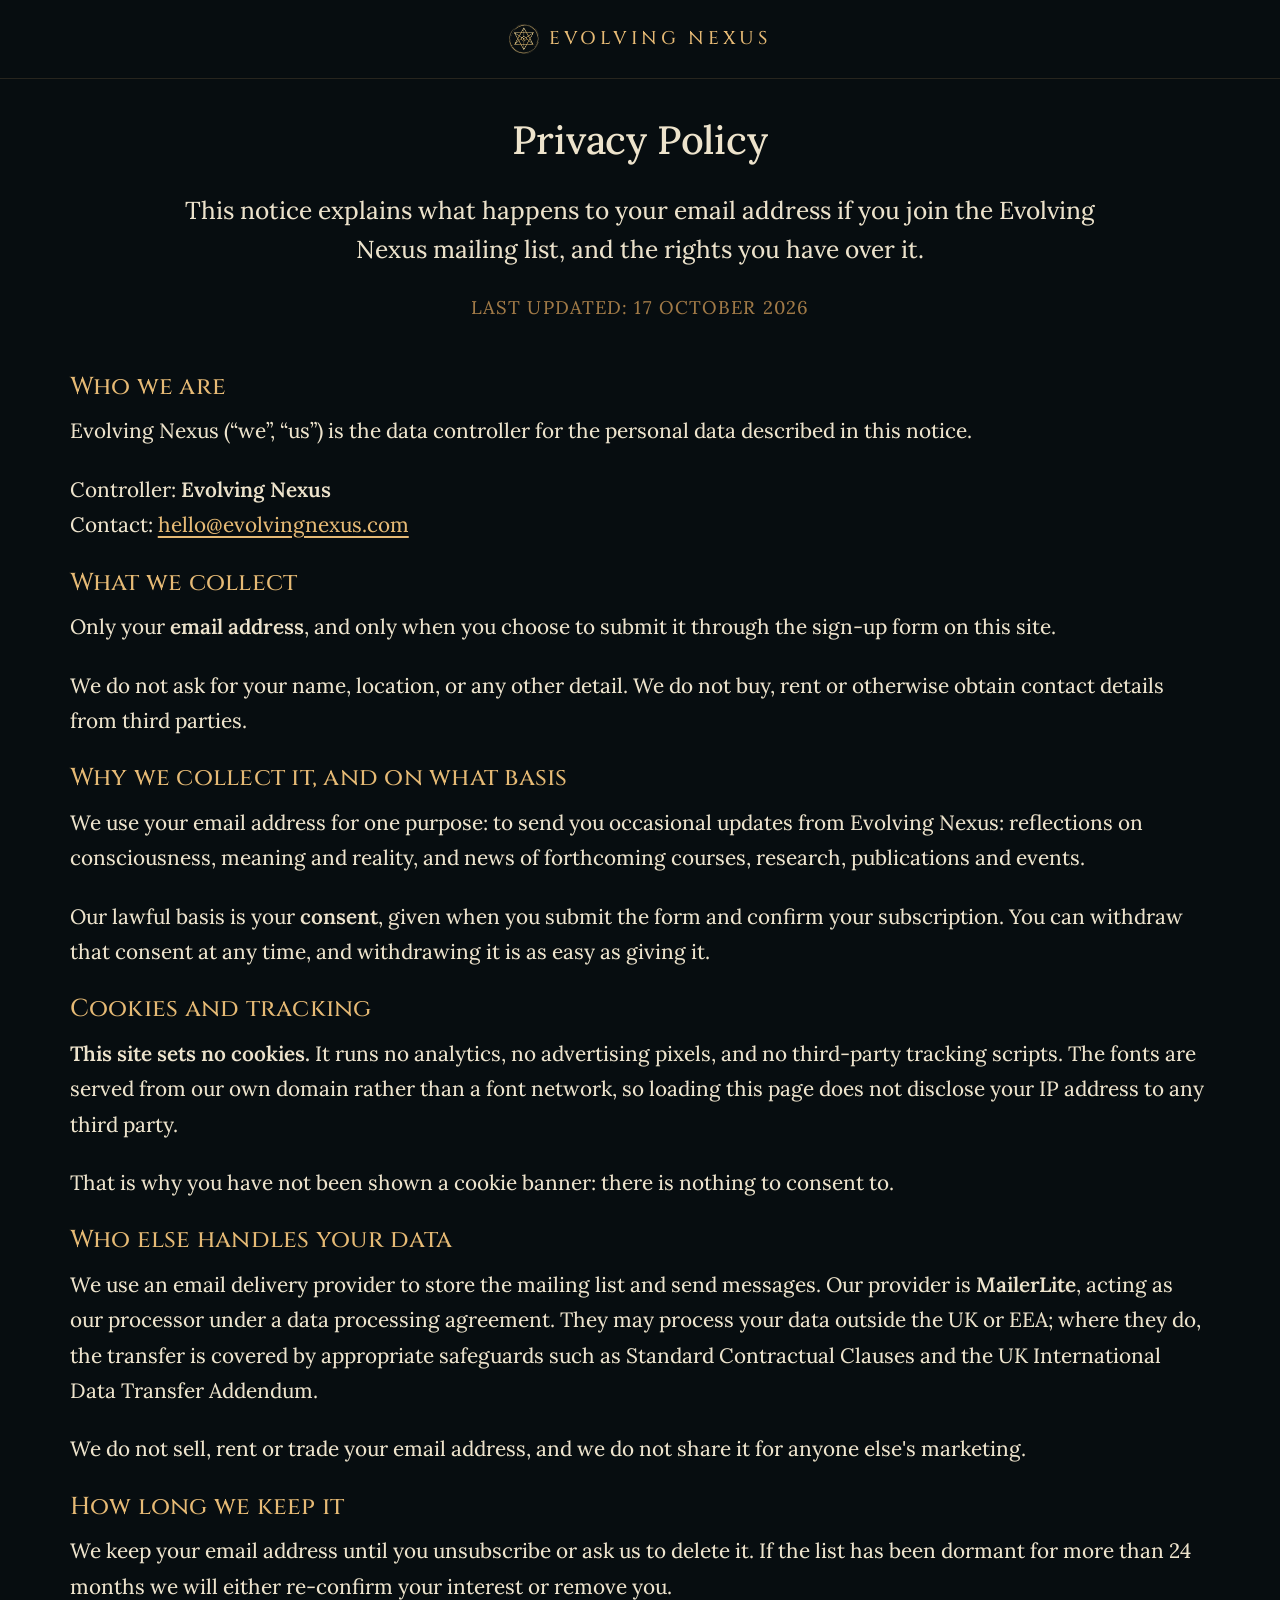
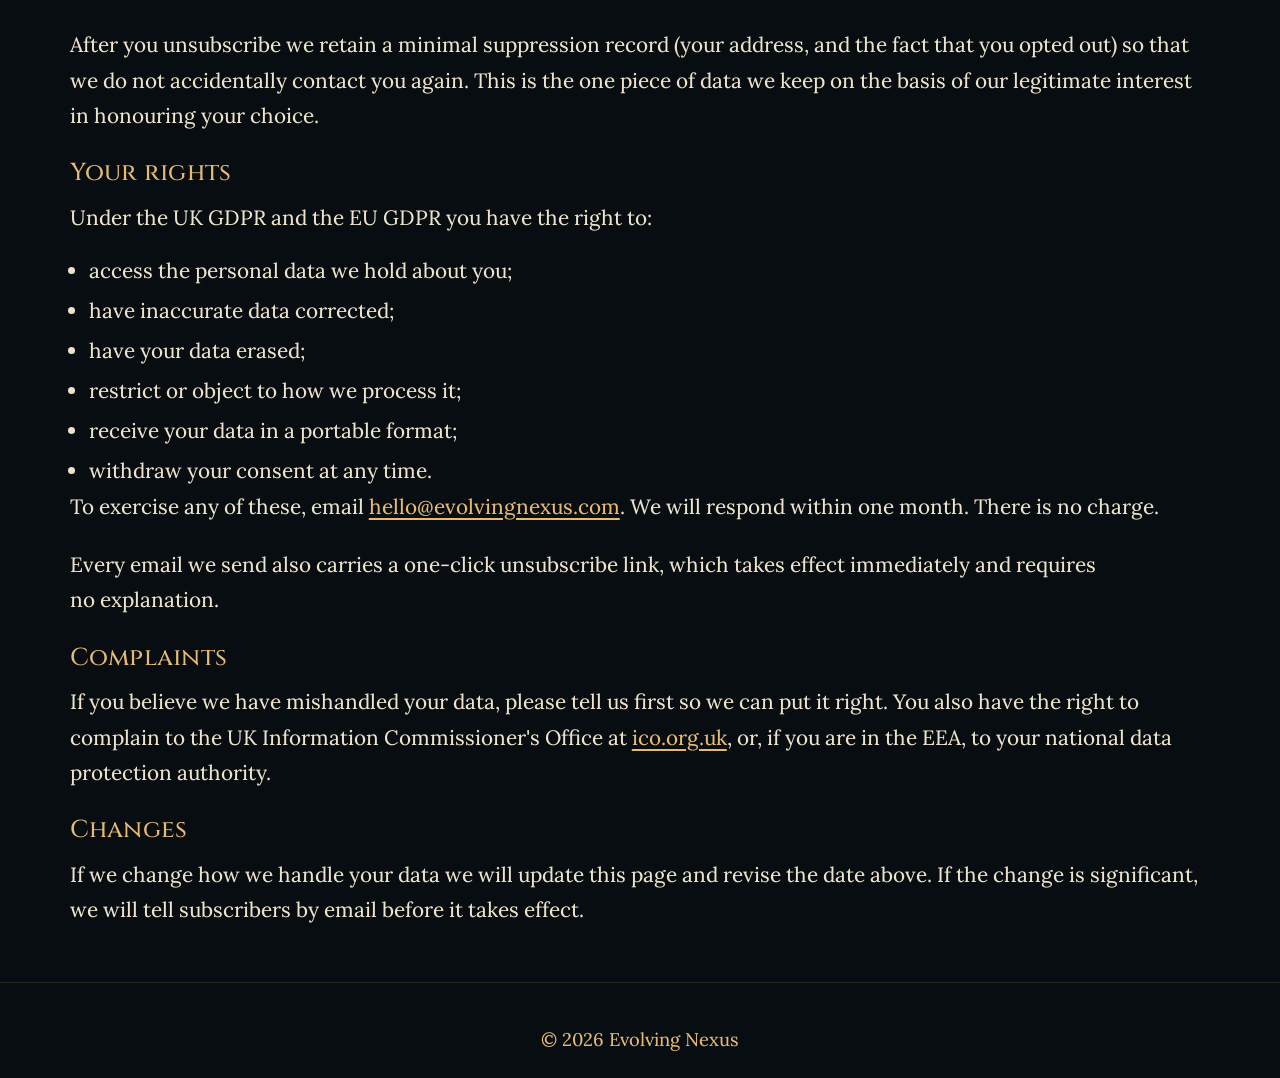
==== commit f4ae9e80: "Restore the founders portrait, separate the two founders, one measure for every band, fix the skip l" ====
--- a/privacy.html
+++ b/privacy.html
@@ -24,7 +24,7 @@
 
 <link rel="preload" href="assets/fonts/inter-latin-var.woff2" as="font" type="font/woff2" crossorigin>
 <link rel="preload" href="assets/fonts/cinzel-latin-var.woff2" as="font" type="font/woff2" crossorigin>
-<link rel="stylesheet" href="assets/css/styles.css?v=f257e698">
+<link rel="stylesheet" href="assets/css/styles.css?v=011614b1">
 
 <!--
   ============================================================================
--- a/assets/css/styles.css
+++ b/assets/css/styles.css
@@ -156,17 +156,27 @@
   overflow: hidden; clip-path: inset(50%); white-space: nowrap;
 }
 
+/* Hidden by being taken out of the paint entirely, not by being parked above
+   the top of the page. Translated off the top it was still a 244x57 gold
+   panel sitting at -85px, and anything that shows the area above the document
+   showed it: a trackpad overscroll, a rubber-band bounce, a browser that
+   paints the overscroll region. It read as a yellow box floating above the
+   page. Clipped to nothing, there is no panel to reveal. */
 .skip-link {
   position: absolute; top: 0; left: 50%;
-  transform: translate(-50%, -150%);
-  z-index: 100; padding: 0.8rem 1.3rem;
+  width: 1px; height: 1px; margin: -1px; padding: 0;
+  overflow: hidden; clip-path: inset(50%); white-space: nowrap;
+  z-index: 100;
   background: var(--ember-gold); color: var(--void);
   font-family: var(--font-display); font-size: var(--step--1);
   font-weight: 600; letter-spacing: 0.1em; text-transform: uppercase;
   text-decoration: none;
-  transition: transform 180ms var(--ease);
-}
-.skip-link:focus { transform: translate(-50%, 0); }
+}
+.skip-link:focus {
+  width: auto; height: auto; margin: 0; padding: 0.8rem 1.3rem;
+  overflow: visible; clip-path: none;
+  transform: translateX(-50%);
+}
 
 /* ── 04 Type ────────────────────────────────────────────────────────────── */
 
@@ -1364,7 +1374,6 @@
     column-gap: var(--space-xl);
     align-items: start;
   }
-  #founders .portrait img { max-height: 46svh; width: auto; margin-inline: auto; }
   #programs .paths { gap: var(--space-l); }
 }
 
@@ -1390,7 +1399,6 @@
    the default shell and widening it this way would make the wrapping worse,
    not better. */
 @media (min-width: 75rem) {
-  #audience > .shell { max-width: min(94vw, 82rem); }
 }
 
 /* Declared here, after the Capture block, on purpose. Put with the other hero
@@ -1517,21 +1525,188 @@
   .endorsements .endorse { max-width: 70rem; }
   /* The photograph was taller than it needed to be beside two columns of
      biography. */
-  #founders .portrait img { max-height: 34svh; }
   /* Each program now carries two paragraphs, so the block padding that suited
      a single sentence is doubled up four times over. */
   .course { padding-block: var(--space-s); }
   .course__desc + .course__desc { margin-top: var(--space-xs); }
 }
 @media (min-width: 75rem) {
-  #programs > .shell,
-  #proof > .shell,
-  #founders > .shell,
-  #testimonials > .shell,
-  #outcomes > .shell { max-width: min(94vw, 86rem); }
   /* These sit inside the wider shell and were holding their own narrower
      measure. .prose is deliberately NOT in this list: it is the one block
      already at its reading limit, and widening it took it back to 81
      characters a line. */
   .faq, .quotes, .steps { max-width: none; }
 }
+
+/* ── The two opening paragraphs, on phones and tablets ─────────────────────
+   Both were set smaller than the page's own body copy: 12.9px against 18.9px
+   on a phone, which is the size a footnote gets, not the sentence that says
+   what Evolving Nexus is. Meanwhile a tablet was leaving 300 to 390px of the
+   opening empty above and below.
+
+   Gated on height, not just width, because the room is what makes this safe.
+   A 320x568 phone has about ten pixels of slack under the field and keeps the
+   smaller setting; anything taller than 704px has the height to spend.
+
+   Desktop is deliberately untouched. Raising the same ratios there took the
+   subheading to 48px at 1920, which is not what was asked for. */
+@media (max-width: 48rem) and (min-height: 44rem) {
+  .hero__sub { font-size: clamp(1rem, min(5.4vw, 2.6svh), 1.9rem); }
+  .hero__sub--more { font-size: clamp(0.9rem, min(4.4vw, 2.1svh), 1.6rem); }
+}
+@media (min-width: 48.0625rem) and (max-width: 64rem) and (min-height: 46rem) {
+  .hero__sub { font-size: clamp(1.3rem, calc(var(--hero-size) * 0.6), 3rem); }
+  /* 1.25rem, not 1.15: at 834 the proportional value lands under the page's
+     own body size, and the sentence that introduces the whole site should
+     not be set smaller than the paragraphs further down it. */
+  .hero__sub--more { font-size: max(1.25rem, calc(var(--hero-size) * 0.46)); }
+}
+
+/* The opening's side margin on a phone.
+
+   The paragraphs were already full width: max-width is none here and the box
+   is the shell. What made them look narrow was the shell's own gutter, about
+   25px a side, so on a 390px screen an eighth of the display was empty margin
+   and the subheading's longest line only reached 75% of the width.
+
+   0.9rem takes it to 92%, and because the lines now fill the measure the
+   subheading drops from five to four, so this gives the opening about 30px
+   back rather than spending any. Hero only: body copy further down wants the
+   wider margin. */
+@media (max-width: 48rem) {
+  .hero > .shell { padding-inline: 0.9rem; }
+}
+
+/* ── Founders, read top to bottom ──────────────────────────────────────────
+   Two columns meant reading one biography down the page and then scrolling
+   back up to start the other. The section does not fit one screen either way,
+   so the order matters more than the footprint: stacked, a reader meets Marie
+   and then Nish without going backwards. It costs about 350px. */
+@media (min-width: 48rem) {
+  .bios { grid-template-columns: minmax(0, 1fr); gap: var(--space-l); }
+}
+
+/* ── The last row of takeaways fills the width ─────────────────────────────
+   Five cards in a three-wide grid left the final two sitting in the first two
+   tracks with a third of the row empty beside them. On a six-track grid the
+   first three take two tracks each and the last two take three, so both rows
+   reach the full measure. */
+/* Two across on a tablet leaves the fifth card alone on the last row; it
+   takes the whole width rather than half of it. */
+@media (min-width: 40rem) and (max-width: 63.9375rem) {
+  .steps--five > .step:nth-child(5) { grid-column: 1 / -1; }
+}
+@media (min-width: 64rem) and (max-width: 99.9375rem) {
+  .steps--five { grid-template-columns: repeat(6, minmax(0, 1fr)); }
+  .steps--five > .step:nth-child(-n + 3) { grid-column: span 2; }
+  .steps--five > .step:nth-child(n + 4) { grid-column: span 3; }
+}
+
+/* ── Endorsements: two up, one across ─────────────────────────────────────
+   Three stacked quotes ran 1433px, most of two screens for three sentences.
+   Two side by side with the longest across the bottom brings it to 1192px.
+
+   The two in columns take the body size rather than the lede size. At the
+   lede size a half-width column holds only 43 characters a line, below the 45
+   that reads comfortably; a step down puts them at 51 and 53. The third keeps
+   the larger size and its own 70rem cap, because full width at the lede size
+   is 101 characters, which is as bad in the other direction.
+
+   Only from 1024px up. At 834 a half column is 28 characters a line, which is
+   a column of broken phrases, so a tablet keeps them stacked. */
+@media (min-width: 64rem) {
+  .endorsements { grid-template-columns: repeat(2, minmax(0, 1fr)); }
+  .endorsements > .endorse { max-width: none; }
+  .endorsements > .endorse:nth-child(3) {
+    grid-column: 1 / -1;
+    max-width: 70rem;
+    margin-inline: auto;
+  }
+  .endorsements > .endorse:nth-child(-n + 2) blockquote p { font-size: var(--step-0); }
+}
+
+/* ── The short laptop ──────────────────────────────────────────────────────
+   1366x768 was the worst case on the page. Not because anything is broken
+   there: the sections come out within a few pixels of their height on a
+   larger screen, and the page is actually 192px SHORTER in absolute terms
+   than at 1536x864. It simply has 96px less viewport to show them in, so the
+   same content reads as more scrolling.
+
+   Two things do genuinely grow at this width. The measure is narrower, so
+   copy wraps more, and the vertical rhythm is tuned for a taller screen.
+   Section padding is left alone, as asked; this is the space between blocks
+   inside a section, and a little more width. */
+@media (min-width: 75rem) {
+  #outcomes > .shell,
+}
+@media (min-width: 64rem) and (max-height: 50rem) {
+  :root {
+    --space-xl: clamp(1.8rem, 1.4rem + 1.6vw, 2.6rem);
+    --space-l: 1.2rem;
+  }
+  .bios { gap: var(--space-l); }
+  #testimonials .quotes,
+  #testimonials .quotes__note { margin-top: var(--space-s); }
+  #questions .faq { margin-top: var(--space-s); }
+  .faq__item summary { padding-block: 0.65rem; }
+  .faq__item p { margin-bottom: var(--space-s); }
+}
+
+/* ── Each founder's details in two columns ─────────────────────────────────
+   Stacking the founders fixed the reading order but left every detail row
+   spanning the full measure, which is both dead space and unreadable: the
+   longest ran 132 characters to the line, nearly twice what the eye tracks
+   comfortably. Two columns brings that to 66 and takes about 115px off the
+   section. The third entry spans, because three in two columns otherwise
+   leaves a half-row of nothing. */
+@media (min-width: 64rem) {
+  .creds {
+    display: grid;
+    grid-template-columns: repeat(2, minmax(0, 1fr));
+    column-gap: var(--space-xl);
+  }
+  .creds > div:nth-child(3) { grid-column: 1 / -1; }
+}
+
+/* ── Who it's for, using the width it has ──────────────────────────────────
+   The list carried its own 58rem cap while the section around it had been
+   widened to 86rem, so the six cards sat in 297px columns holding 24
+   characters to the line. That is a column of fragments, and it made the
+   section 1130px tall for six short paragraphs.
+
+   At the full measure the cards are 411px and 34 characters, and the section
+   comes down to 836px, which fits a 1536x864 screen. The slightly tighter
+   leading is what closes the last 60px; at this size the cards are three or
+   four lines each, so 1.5 still reads easily. */
+@media (min-width: 48rem) {
+  #audience .who { max-width: none; }
+}
+@media (min-width: 64rem) {
+  #audience .who { margin-top: var(--space-s); }
+  #audience .who li { padding-block: 0.4rem; line-height: 1.5; }
+  #audience .audience__lede { max-width: 72ch; margin-bottom: var(--space-xs); }
+  #audience .h2 { margin-bottom: var(--space-xs); }
+}
+
+/* ── One measure for every band ────────────────────────────────────────────
+   Six sections had been widened and four had not, so About, the FAQ, Join and
+   the closing line sat 224px narrower than their neighbours and the page
+   appeared to change width as you scrolled. Every band now takes the same
+   measure. The blocks inside that need a shorter line, .prose above all, keep
+   their own caps. */
+@media (min-width: 75rem) {
+  .section > .shell,
+  .final > .final__inner,
+  .coda > .shell { max-width: min(96vw, 86rem); }
+}
+
+/* ── Marie and Nish, told apart ────────────────────────────────────────────
+   Stacked with a 24px gap and no rule between them the two biographies read
+   as one block, with nothing to mark where the first ended. */
+@media (min-width: 48rem) {
+  .bios { gap: var(--space-2xl); }
+  .bios > .bio + .bio {
+    padding-top: var(--space-2xl);
+    border-top: 1px solid var(--hairline);
+  }
+}
